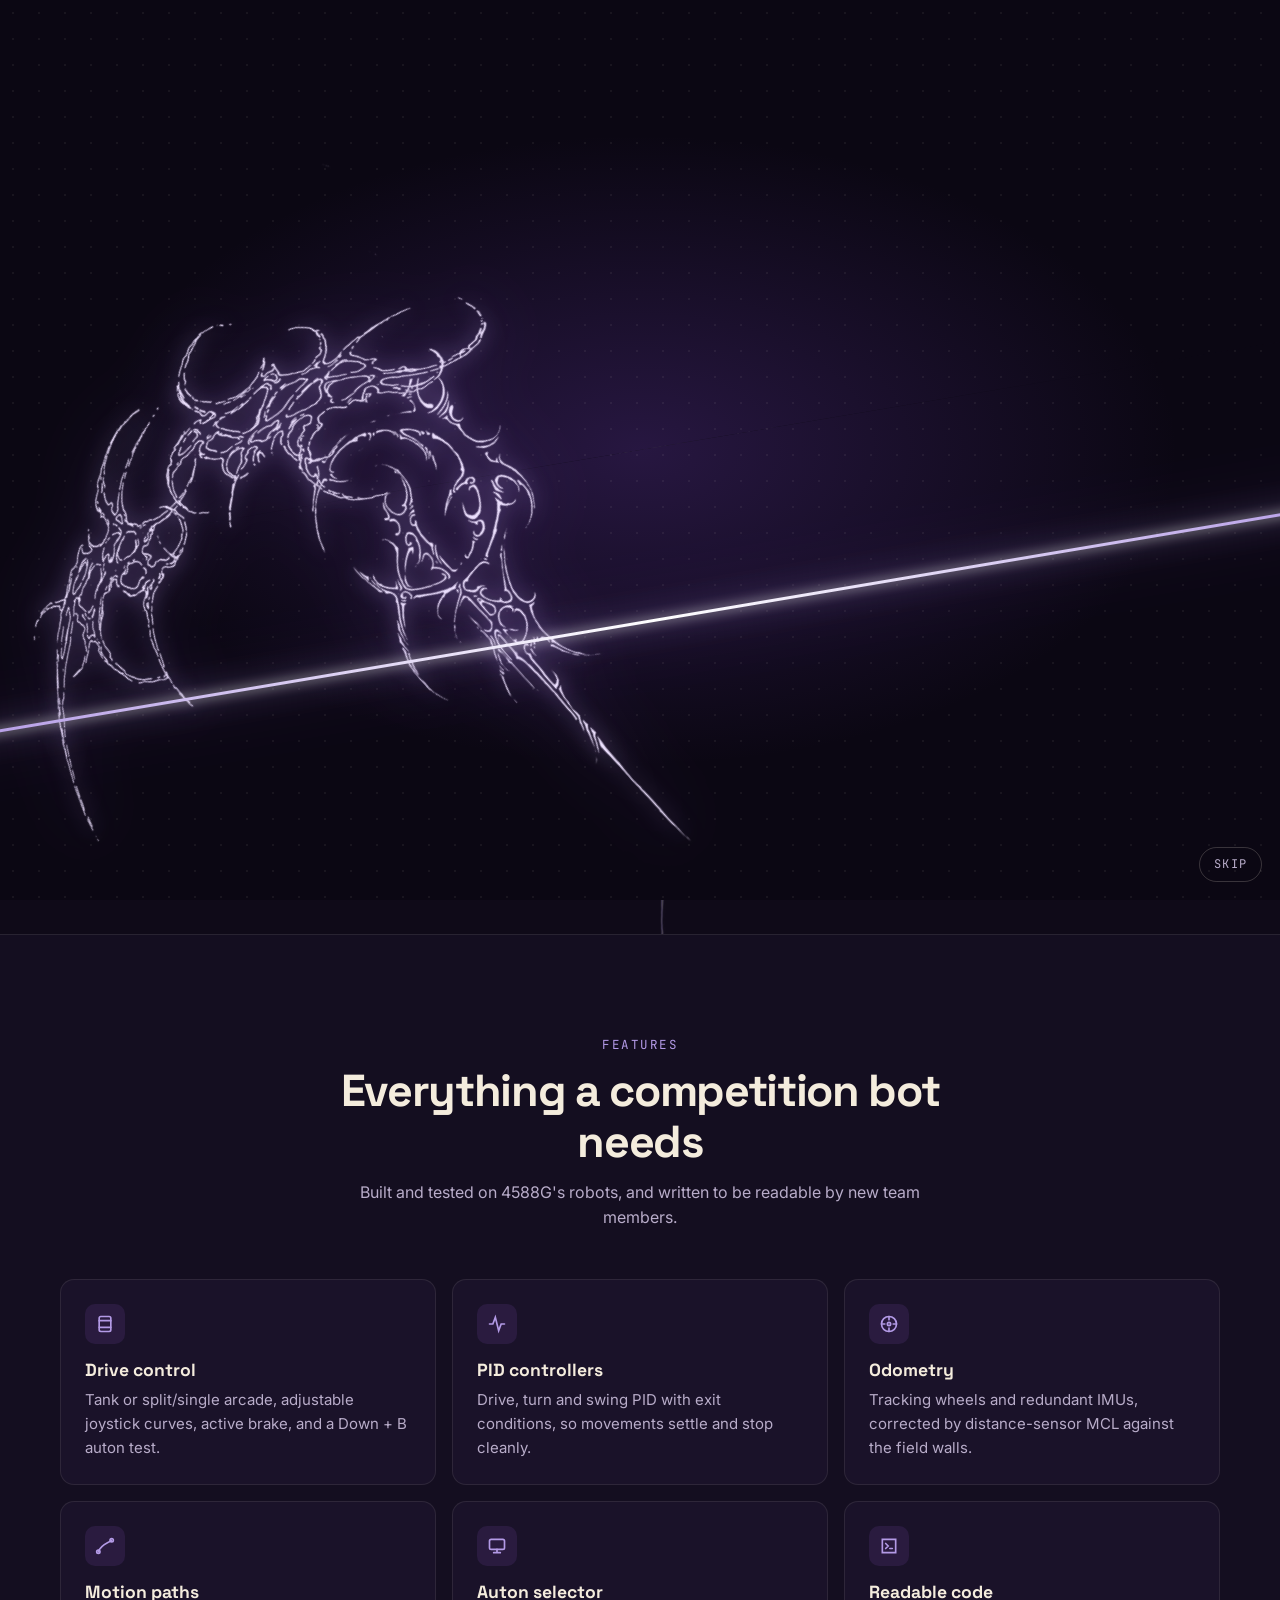
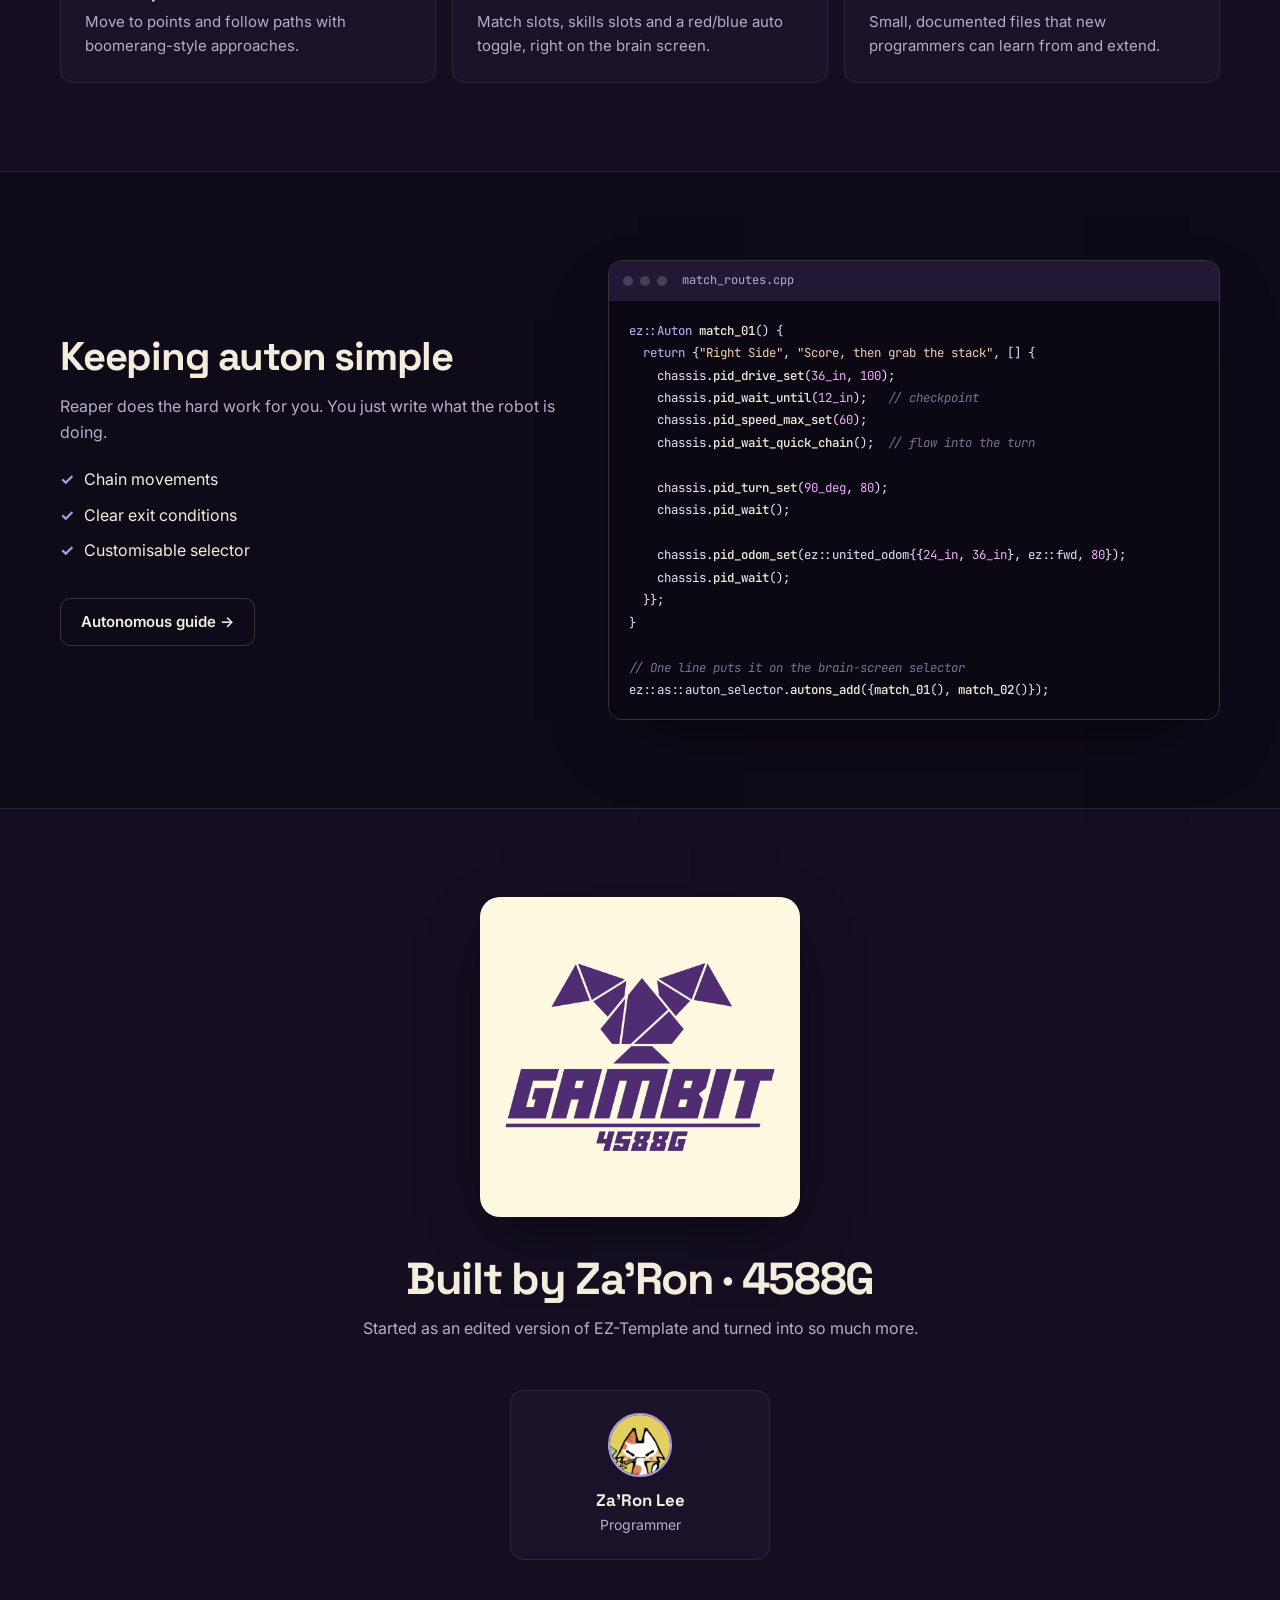
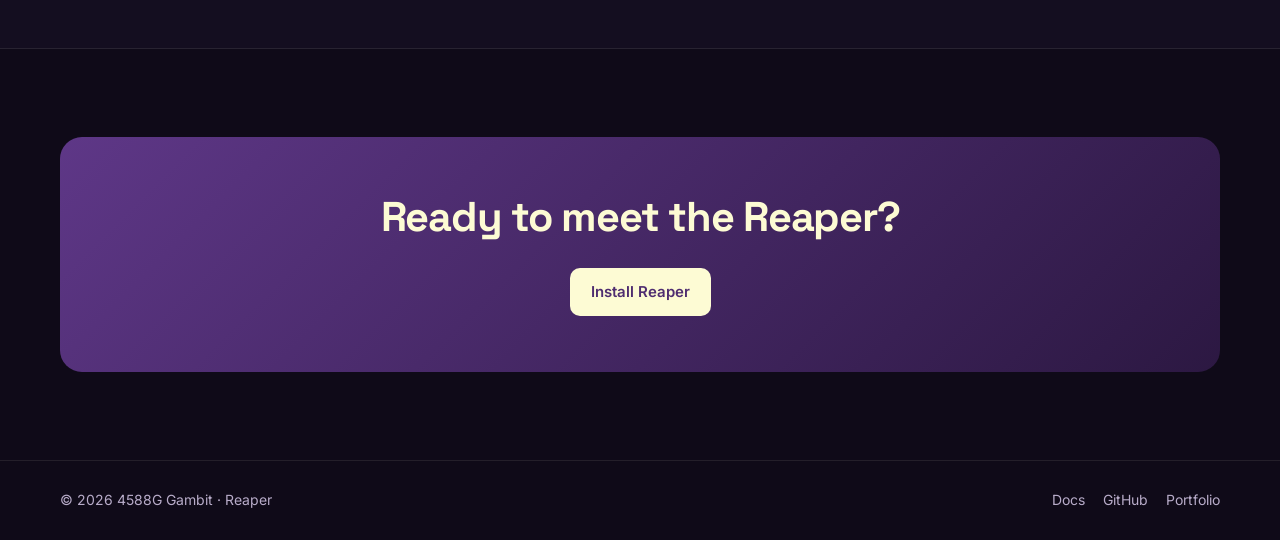
==== index.html @ 6ac1a781 "Initial site for reaperlib.com Static site built from the Reaper_1.0_beta project with tools/build.p" ====
<!doctype html>
<html lang="en" data-theme="dark">
<head>
  <meta charset="utf-8">
  <meta name="viewport" content="width=device-width, initial-scale=1">
  <title>Reaper · 4588G Gambit</title>
  <meta name="description" content="Reaper: a VEX V5 template with MCL, odometry, autonomous selection and custom driver controls. Built by Za'Ron Lee of 4588G Gambit.">
  <meta name="theme-color" content="#0f0a18">
  <link rel="icon" href="assets/img/reaper-logo.webp" type="image/webp">
  <script>try{var t=localStorage.getItem('reaper-theme');if(t)document.documentElement.setAttribute('data-theme',t);if(!localStorage.getItem('reaper-intro-seen')||/[?&]intro/.test(location.search))document.documentElement.classList.add('r-intro-pending');}catch(e){}</script>
  <link rel="preconnect" href="https://fonts.googleapis.com">
  <link rel="preconnect" href="https://fonts.gstatic.com" crossorigin>
  <link href="https://fonts.googleapis.com/css2?family=Space+Grotesk:wght@500;700&family=Inter:wght@400;500;600&family=JetBrains+Mono:wght@400;500&display=swap" rel="stylesheet">
  <link rel="stylesheet" href="assets/css/base.css">
  <link rel="stylesheet" href="reaper.css">
</head>
<body>
  <a class="skip-link" href="#main">Skip to content</a>

  <header class="r-header">
    <div class="container r-nav">
      <a class="r-brand" href="./">
        <img src="assets/img/reaper-logo.webp" alt="">
        Reaper <small>v1.0 beta</small>
      </a>
      <nav class="r-links" id="r-links" aria-label="Reaper">
        <a href="#features">Features</a>
        <a href="docs/">Docs</a>
        <a href="#team">4588G Gambit</a>
      </nav>
      <div class="r-actions">
        <a class="icon-btn" href="https://zaronworks.com/" title="Back to Za'Ron's portfolio" aria-label="Back to Za'Ron's portfolio">
          <svg viewBox="0 0 24 24" fill="none" stroke="currentColor" stroke-width="2" stroke-linecap="round" stroke-linejoin="round"><path d="M3 10.5 12 3l9 7.5V21h-6v-6H9v6H3z"/></svg>
        </a>
        <button class="icon-btn theme-toggle" type="button" data-theme-toggle aria-label="Toggle light and dark mode">
          <svg class="moon" viewBox="0 0 24 24" fill="none" stroke="currentColor" stroke-width="2" stroke-linecap="round"><path d="M21 12.8A9 9 0 1 1 11.2 3a7 7 0 0 0 9.8 9.8z"/></svg>
          <svg class="sun" viewBox="0 0 24 24" fill="none" stroke="currentColor" stroke-width="2" stroke-linecap="round"><circle cx="12" cy="12" r="4"/><path d="M12 2v2M12 20v2M4.9 4.9l1.4 1.4M17.7 17.7l1.4 1.4M2 12h2M20 12h2M4.9 19.1l1.4-1.4M17.7 6.3l1.4-1.4"/></svg>
        </button>
        <button class="icon-btn r-menu-btn" type="button" data-toggle="r-links" aria-expanded="false" aria-label="Menu">
          <svg viewBox="0 0 24 24" fill="none" stroke="currentColor" stroke-width="2" stroke-linecap="round"><path d="M4 7h16M4 12h16M4 17h16"/></svg>
        </button>
      </div>
    </div>
  </header>

  <main id="main">
    <!-- ============ HERO ============ -->
    <section class="r-hero">
      <img class="hero-scythe" src="assets/img/reaper-scythe.webp" alt="" aria-hidden="true">
      <div class="container">
        <img class="hero-crest" src="assets/img/reaper-logo.webp" alt="Reaper crest logo" width="300" height="300">
        <p class="r-pill"><b>New</b> Reaper 1.0 beta is out · <a href="docs/">Read the docs →</a></p>
        <h1>REAPER</h1>
        <p class="tagline">
          Reaper is a VEX V5 template that includes MCL, odometry, autonomous selection and custom
          driver controls. Built on <a class="ez-link" href="https://ez-robotics.github.io/EZ-Template/" target="_blank" rel="noopener">EZ-Template</a>.
          Huge shout-out to the EZ team.
        </p>
        <div class="r-hero-cta">
          <a class="r-btn r-btn-primary" href="docs/#installation">Get started</a>
        </div>
      </div>
    </section>

    <!-- ============ FEATURES ============ -->
    <section class="r-section r-section-alt" id="features">
      <div class="container">
        <div class="r-head reveal">
          <p class="kicker">Features</p>
          <h2>Everything a competition bot needs</h2>
          <p>Built and tested on 4588G's robots, and written to be readable by new team members.</p>
        </div>
        <div class="features">
          <article class="feature reveal">
            <div class="feature-icon"><svg viewBox="0 0 24 24" fill="none" stroke="currentColor" stroke-width="2" stroke-linecap="round"><rect x="5" y="3" width="14" height="18" rx="2"/><path d="M5 8h14M5 16h14"/></svg></div>
            <h3>Drive control</h3>
            <p>Tank or split/single arcade, adjustable joystick curves, active brake, and a Down + B auton test.</p>
          </article>
          <article class="feature reveal">
            <div class="feature-icon"><svg viewBox="0 0 24 24" fill="none" stroke="currentColor" stroke-width="2" stroke-linecap="round"><path d="M3 12h4l3-8 4 16 3-8h4"/></svg></div>
            <h3>PID controllers</h3>
            <p>Drive, turn and swing PID with exit conditions, so movements settle and stop cleanly.</p>
          </article>
          <article class="feature reveal">
            <div class="feature-icon"><svg viewBox="0 0 24 24" fill="none" stroke="currentColor" stroke-width="2" stroke-linecap="round"><circle cx="12" cy="12" r="9"/><path d="M12 3v4M12 17v4M3 12h4M17 12h4"/><circle cx="12" cy="12" r="2"/></svg></div>
            <h3>Odometry</h3>
            <p>Tracking wheels and redundant IMUs, corrected by distance-sensor MCL against the field walls.</p>
          </article>
          <article class="feature reveal">
            <div class="feature-icon"><svg viewBox="0 0 24 24" fill="none" stroke="currentColor" stroke-width="2" stroke-linecap="round"><path d="M4 19c4-10 12-10 16-14"/><circle cx="4" cy="19" r="2"/><circle cx="20" cy="5" r="2"/></svg></div>
            <h3>Motion paths</h3>
            <p>Move to points and follow paths with boomerang-style approaches.</p>
          </article>
          <article class="feature reveal">
            <div class="feature-icon"><svg viewBox="0 0 24 24" fill="none" stroke="currentColor" stroke-width="2" stroke-linecap="round"><rect x="3" y="4" width="18" height="12" rx="2"/><path d="M8 20h8M12 16v4"/></svg></div>
            <h3>Auton selector</h3>
            <p>Match slots, skills slots and a red/blue auto toggle, right on the brain screen.</p>
          </article>
          <article class="feature reveal">
            <div class="feature-icon"><svg viewBox="0 0 24 24" fill="none" stroke="currentColor" stroke-width="2" stroke-linecap="round"><path d="M4 4h16v16H4z"/><path d="M8 9l3 3-3 3M13 15h3"/></svg></div>
            <h3>Readable code</h3>
            <p>Small, documented files that new programmers can learn from and extend.</p>
          </article>
        </div>
      </div>
    </section>

    <!-- ============ AUTON ============ -->
    <section class="r-section">
      <div class="container showcase">
        <div class="reveal">
          <h2>Keeping auton simple</h2>
          <p>Reaper does the hard work for you. You just write what the robot is doing.</p>
          <ul class="check-list">
            <li>Chain movements</li>
            <li>Clear exit conditions</li>
            <li>Customisable selector</li>
          </ul>
          <div class="r-hero-cta" style="justify-content:flex-start">
            <a class="r-btn r-btn-ghost" href="docs/#autonomous">Autonomous guide →</a>
          </div>
        </div>
        <div class="code-window reveal">
          <div class="code-window-bar"><i></i><i></i><i></i><span>match_routes.cpp</span></div>
<pre data-copy><code><span class="tok-kw">ez::Auton</span> <span class="tok-fn">match_01</span>() {
  <span class="tok-kw">return</span> {<span class="tok-str">"Right Side"</span>, <span class="tok-str">"Score, then grab the stack"</span>, [] {
    chassis.<span class="tok-fn">pid_drive_set</span>(<span class="tok-num">36_in</span>, <span class="tok-num">100</span>);
    chassis.<span class="tok-fn">pid_wait_until</span>(<span class="tok-num">12_in</span>);   <span class="tok-com">// checkpoint</span>
    chassis.<span class="tok-fn">pid_speed_max_set</span>(<span class="tok-num">60</span>);
    chassis.<span class="tok-fn">pid_wait_quick_chain</span>();  <span class="tok-com">// flow into the turn</span>

    chassis.<span class="tok-fn">pid_turn_set</span>(<span class="tok-num">90_deg</span>, <span class="tok-num">80</span>);
    chassis.<span class="tok-fn">pid_wait</span>();

    chassis.<span class="tok-fn">pid_odom_set</span>(ez::united_odom{{<span class="tok-num">24_in</span>, <span class="tok-num">36_in</span>}, ez::fwd, <span class="tok-num">80</span>});
    chassis.<span class="tok-fn">pid_wait</span>();
  }};
}

<span class="tok-com">// One line puts it on the brain-screen selector</span>
ez::as::auton_selector.<span class="tok-fn">autons_add</span>({<span class="tok-fn">match_01</span>(), <span class="tok-fn">match_02</span>()});</code></pre>
        </div>
      </div>
    </section>

    <!-- ============ BUILT BY ============ -->
    <section class="r-section r-section-alt" id="team">
      <div class="container">
        <div class="r-head reveal">
          <a class="team-logo-link" href="https://zaronworks.com/projects/4588g/" aria-label="4588G Gambit team page"><img class="team-logo" src="assets/img/gambit-4588g.webp" alt="4588G Gambit logo"></a>
          <h2>Built by Za'Ron · 4588G</h2>
          <p>Started as an edited version of EZ-Template and turned into so much more.</p>
        </div>
        <div class="team team-solo">
          <a class="member reveal" href="https://zaronworks.com/projects/4588g/" aria-label="Za'Ron Lee, 4588G Gambit team page">
            <img class="avatar avatar-img" src="assets/img/zaron-avatar.png" alt="">
            <h3>Za'Ron Lee</h3>
            <p>Programmer</p>
          </a>
        </div>
      </div>
    </section>

    <!-- ============ CTA ============ -->
    <section class="r-section">
      <div class="container">
        <div class="cta-band reveal">
          <h2>Ready to meet the Reaper?</h2>
          <div class="r-hero-cta">
            <a class="r-btn r-btn-primary" href="docs/#installation">Install Reaper</a>
          </div>
        </div>
      </div>
    </section>
  </main>

  <footer class="r-footer">
    <div class="container">
      <p>© <span data-year></span> 4588G Gambit · Reaper</p>
      <nav><a href="docs/">Docs</a><a href="https://github.com/" target="_blank" rel="noopener">GitHub</a><a href="https://zaronworks.com/">Portfolio</a></nav>
    </div>
  </footer>

  <!-- Draws the Gambit logo as pure purple on a transparent background -->
  <svg width="0" height="0" style="position:absolute" aria-hidden="true" focusable="false"><filter id="gambit-ink" color-interpolation-filters="sRGB"><feColorMatrix type="matrix" values="0 0 0 0 0.31  0 0 0 0 0.176  0 0 0 0 0.439  -0.2976 -1.0013 -0.1011 1.3 0"/></filter></svg>
  <script src="intro.js" data-scythe="assets/img/reaper-scythe.webp"></script>
  <script src="assets/js/common.js"></script>
  <script src="reaper.js"></script>
</body>
</html>
---- assets/css/base.css ----
/* =========================================================
   base.css — shared reset + utilities for every section.
   Each section (portfolio / reaper) defines its own color
   tokens; this file only uses the token NAMES.
   ========================================================= */

*,
*::before,
*::after { box-sizing: border-box; }

html { scroll-behavior: smooth; -webkit-text-size-adjust: 100%; }
@media (prefers-reduced-motion: reduce) {
  html { scroll-behavior: auto; }
  *, *::before, *::after { animation: none !important; transition: none !important; }
}

body {
  margin: 0;
  background: var(--bg);
  color: var(--text);
  font-family: var(--font-body);
  font-size: 16px;
  line-height: 1.6;
  -webkit-font-smoothing: antialiased;
  overflow-x: hidden;
}

img, svg, video { display: block; max-width: 100%; }
a { color: inherit; text-decoration: none; }
button { font: inherit; color: inherit; cursor: pointer; }
h1, h2, h3, h4 { margin: 0; line-height: 1.15; font-family: var(--font-display); }
p { margin: 0; }
ul { margin: 0; padding: 0; list-style: none; }
code, pre, kbd { font-family: var(--font-mono); }

::selection { background: var(--accent); color: var(--bg); }

:focus-visible { outline: 2px solid var(--accent); outline-offset: 3px; border-radius: 4px; }

.container { width: min(1160px, 100% - 32px); margin-inline: auto; }

.skip-link {
  position: absolute; left: 16px; top: -60px; z-index: 999;
  background: var(--accent); color: var(--bg);
  padding: 8px 14px; border-radius: 8px; font-weight: 600;
}
.skip-link:focus { top: 12px; }

.visually-hidden {
  position: absolute !important; width: 1px; height: 1px;
  overflow: hidden; clip: rect(0 0 0 0); white-space: nowrap;
}

/* Scroll-reveal (toggled by JS; content is visible without JS) */
.js .reveal { opacity: 0; transform: translateY(18px); transition: opacity .7s ease, transform .7s ease; }
.js .reveal.is-visible { opacity: 1; transform: none; }
---- reaper.css ----
/* =========================================================
   reaper.css — Reaper / Team 4588G theme: purple · cream
   Dark by default, with a cream light mode (toggle in nav).
   ========================================================= */
:root {
  --bg: #0f0a18;
  --bg-2: #140e20;
  --surface: #1a1229;
  --surface-2: #221836;
  --line: rgba(244, 236, 221, 0.09);
  --line-strong: rgba(244, 236, 221, 0.18);
  --text: #f4ecdd;          /* cream */
  --muted: #b8acc9;
  --accent: #b39ae6;        /* light Gambit purple (readable on dark) */
  --accent-strong: #7a4fb5;
  --accent-deep: #4f2d70;   /* official Gambit purple */
  --accent-soft: rgba(122, 79, 181, 0.16);
  --code-bg: #0b0713;
  --tok-kw: #c4b5fd; --tok-fn: #f4ecdd; --tok-str: #f5d0a9; --tok-num: #f0abfc; --tok-com: #7c6f93;

  --radius: 14px;
  --font-display: 'Space Grotesk', system-ui, sans-serif;
  --font-body: 'Inter', system-ui, -apple-system, Segoe UI, sans-serif;
  --font-mono: 'JetBrains Mono', ui-monospace, Consolas, monospace;
  color-scheme: dark;
}
:root[data-theme="light"] {
  --bg: #fdfbd4;            /* cream */
  --bg-2: #f5f2c4;
  --surface: #fffeec;
  --surface-2: #efebbd;
  --line: rgba(30, 21, 48, 0.10);
  --line-strong: rgba(30, 21, 48, 0.20);
  --text: #2a1840;
  --muted: #5d5170;
  --accent: #4f2d70;
  --accent-strong: #5e3787;
  --accent-deep: #4f2d70;
  --accent-soft: rgba(79, 45, 112, 0.10);
  --code-bg: #1a1229;
  color-scheme: light;
}

/* ---------- Header ---------- */
.r-header {
  position: sticky; top: 0; z-index: 50;
  background: color-mix(in srgb, var(--bg) 85%, transparent);
  backdrop-filter: blur(12px); -webkit-backdrop-filter: blur(12px);
  border-bottom: 1px solid var(--line);
}
.r-nav { display: flex; align-items: center; gap: 28px; height: 64px; }
.r-brand { display: flex; align-items: center; gap: 10px; font-family: var(--font-display); font-weight: 700; font-size: 20px; letter-spacing: -0.02em; }
.r-brand img { width: 32px; height: 32px; border-radius: 9px; object-fit: cover; }
.r-brand small { font-family: var(--font-mono); font-size: 11px; font-weight: 500; color: var(--accent); padding: 2px 7px; border: 1px solid var(--accent-soft); background: var(--accent-soft); border-radius: 6px; letter-spacing: 0; }
.r-links { display: flex; align-items: center; gap: 24px; font-size: 15px; color: var(--muted); }
.r-links a:hover, .r-links a.is-active { color: var(--text); }
.r-actions { margin-left: auto; display: flex; align-items: center; gap: 8px; }
.icon-btn {
  display: grid; place-items: center; width: 38px; height: 38px; border-radius: 10px;
  background: transparent; border: 1px solid var(--line-strong); color: var(--text);
  transition: border-color .2s, background .2s;
}
.icon-btn:hover { border-color: var(--accent); background: var(--accent-soft); }
.icon-btn svg { width: 18px; height: 18px; }
.theme-toggle .sun { display: none; }
:root[data-theme="light"] .theme-toggle .sun { display: block; }
:root[data-theme="light"] .theme-toggle .moon { display: none; }
.r-menu-btn { display: none; }

@media (max-width: 760px) {
  .r-menu-btn { display: grid; }
  .r-links {
    position: absolute; top: 64px; left: 0; right: 0; flex-direction: column; align-items: flex-start; gap: 0;
    padding: 12px 16px; background: var(--bg-2); border-bottom: 1px solid var(--line);
    display: none;
  }
  .r-links.is-open { display: flex; }
  .r-links a { padding: 10px 0; width: 100%; }
}

/* ---------- Buttons ---------- */
.r-btn {
  display: inline-flex; align-items: center; gap: 8px; padding: 11px 20px; border-radius: 10px;
  font-weight: 600; font-size: 15px; border: 1px solid transparent; transition: transform .2s, background .2s, border-color .2s;
}
.r-btn:hover { transform: translateY(-2px); }
.r-btn-primary { background: var(--accent-strong); color: #fff; box-shadow: 0 10px 30px -10px var(--accent-strong); }
.r-btn-primary:hover { background: var(--accent-deep); }
.r-btn-ghost { border-color: var(--line-strong); color: var(--text); }
.r-btn-ghost:hover { border-color: var(--accent); }

/* ---------- Code blocks ---------- */
pre {
  position: relative; margin: 0; padding: 18px 20px; overflow-x: auto;
  background: var(--code-bg); color: #e9e1f5; border: 1px solid var(--line);
  border-radius: 12px; font-size: 13.5px; line-height: 1.65;
}
:root[data-theme="light"] pre { border-color: transparent; }
code { font-size: .92em; }
:not(pre) > code { padding: 2px 6px; border-radius: 6px; background: var(--accent-soft); color: var(--accent); }
.tok-kw { color: var(--tok-kw); } .tok-fn { color: var(--tok-fn); font-weight: 500; }
.tok-str { color: var(--tok-str); } .tok-num { color: var(--tok-num); } .tok-com { color: var(--tok-com); font-style: italic; }
.copy-btn {
  position: absolute; top: 10px; right: 10px; padding: 4px 10px; border-radius: 6px; font-size: 12px;
  font-family: var(--font-mono); background: rgba(244,236,221,.08); color: #e9e1f5; border: 1px solid rgba(244,236,221,.15);
  opacity: 0; transition: opacity .2s;
}
pre:hover .copy-btn, .copy-btn:focus-visible { opacity: 1; }
@media (hover: none) { .copy-btn { opacity: 1; } }

/* ---------- Landing: hero ---------- */
.r-hero { position: relative; padding: 96px 0 80px; text-align: center; overflow: hidden; }
.r-hero::before {
  content: ''; position: absolute; inset: -40% -10% auto; height: 120%;
  background: radial-gradient(ellipse 50% 45% at 50% 30%, var(--accent-soft), transparent 70%);
  pointer-events: none;
}
.r-hero::after {
  content: ''; position: absolute; inset: 0; pointer-events: none;
  background-image: radial-gradient(var(--line-strong) 1px, transparent 1px);
  background-size: 26px 26px;
  mask-image: radial-gradient(ellipse 60% 50% at 50% 35%, #000, transparent 75%);
  -webkit-mask-image: radial-gradient(ellipse 60% 50% at 50% 35%, #000, transparent 75%);
}
:root:not([data-theme="light"]) .r-hero::after { display: none; }
.r-hero .container { position: relative; z-index: 1; }
.r-pill {
  display: inline-flex; gap: 8px; align-items: center; padding: 6px 14px; border-radius: 999px;
  border: 1px solid var(--line-strong); font-size: 13px; color: var(--muted); margin-bottom: 26px; background: var(--surface);
}
.r-pill b { color: var(--accent); font-weight: 600; }
.r-hero h1 {
  font-size: clamp(3.4rem, 12vw, 8rem); font-weight: 700; letter-spacing: -0.05em; line-height: .95;
  background: linear-gradient(180deg, var(--text) 30%, var(--accent));
  -webkit-background-clip: text; background-clip: text; color: transparent;
}
.r-hero .tagline { margin: 22px auto 0; max-width: 58ch; font-size: 1.15rem; color: var(--muted); }
.r-hero-cta { margin-top: 34px; display: flex; flex-wrap: wrap; justify-content: center; gap: 12px; }
.install { margin: 40px auto 0; max-width: 520px; text-align: left; }
.install pre::before { content: '$ '; color: var(--accent); }

.hero-crest {
  width: min(300px, 62vw); margin: 0 auto 18px;
  -webkit-mask-image: radial-gradient(circle, #000 52%, transparent 70%);
  mask-image: radial-gradient(circle, #000 52%, transparent 70%);
  filter: drop-shadow(0 0 50px rgba(122, 79, 181, .4));
  animation: crest-in 1.2s cubic-bezier(.2,.7,.2,1) both;
}
@keyframes crest-in { from { opacity: 0; transform: scale(.92); } }
.hero-scythe {
  position: absolute; z-index: 0; left: 50%; top: 4%; width: min(1300px, 140%); transform: translateX(-50%);
  pointer-events: none; opacity: .22; filter: invert(1) sepia(.4) hue-rotate(215deg) saturate(2.5); mix-blend-mode: screen;
}
:root[data-theme="light"] .hero-scythe { filter: sepia(.5) hue-rotate(220deg) saturate(2); mix-blend-mode: multiply; opacity: .18; }

.team-logo { width: min(320px, 70%); margin: 0 auto 36px; border-radius: 20px; }
:root:not([data-theme="light"]) .team-logo { box-shadow: 0 20px 60px -20px rgba(0,0,0,.6); }
:root[data-theme="light"] .team-logo { filter: url(#gambit-ink); }
:root[data-theme="light"] .team-logo-link:hover { box-shadow: none; }

/* ---------- Landing: sections ---------- */
.r-section { padding: 88px 0; }
.r-section-alt { background: var(--bg-2); border-block: 1px solid var(--line); }
.r-head { text-align: center; max-width: 620px; margin: 0 auto 48px; }
.r-head .kicker { font-family: var(--font-mono); font-size: 12.5px; color: var(--accent); letter-spacing: .12em; text-transform: uppercase; }
.r-head h2 { margin-top: 10px; font-size: clamp(1.9rem, 4vw, 2.8rem); letter-spacing: -0.03em; }
.r-head p { margin-top: 12px; color: var(--muted); }

.features { display: grid; grid-template-columns: repeat(3, 1fr); gap: 16px; }
.feature {
  padding: 24px; border-radius: var(--radius); background: var(--surface); border: 1px solid var(--line);
  transition: border-color .25s, transform .25s;
}
.feature:hover { border-color: var(--accent); transform: translateY(-3px); }
.feature-icon {
  width: 40px; height: 40px; border-radius: 10px; display: grid; place-items: center;
  background: var(--accent-soft); color: var(--accent); margin-bottom: 16px;
}
.feature-icon svg { width: 20px; height: 20px; }
.feature h3 { font-size: 1.1rem; }
.feature p { margin-top: 8px; color: var(--muted); font-size: 15px; }
@media (max-width: 900px) { .features { grid-template-columns: repeat(2, 1fr); } }
@media (max-width: 560px) { .features { grid-template-columns: 1fr; } }

.showcase { display: grid; grid-template-columns: .9fr 1.1fr; gap: 48px; align-items: center; }
.showcase h2 { font-size: clamp(1.8rem, 3.6vw, 2.5rem); letter-spacing: -0.03em; }
.showcase p { margin-top: 14px; color: var(--muted); }
.check-list { margin-top: 22px; display: grid; gap: 10px; }
.check-list li { display: flex; gap: 10px; align-items: flex-start; }
.check-list li::before { content: '✓'; color: var(--accent); font-weight: 700; }
.code-window { border-radius: 14px; overflow: hidden; border: 1px solid var(--line-strong); box-shadow: 0 30px 70px -30px rgba(0,0,0,.6); }
.code-window-bar { display: flex; align-items: center; gap: 7px; padding: 10px 14px; background: var(--surface-2); font-family: var(--font-mono); font-size: 12px; color: var(--muted); }
.code-window-bar i { width: 10px; height: 10px; border-radius: 50%; background: var(--line-strong); }
.code-window-bar span { margin-left: 8px; }
.code-window pre { border: 0; border-radius: 0; }
@media (max-width: 880px) { .showcase { grid-template-columns: 1fr; } }

.team { display: grid; grid-template-columns: repeat(4, 1fr); gap: 16px; }
.member { padding: 22px; border-radius: var(--radius); background: var(--surface); border: 1px solid var(--line); text-align: center; }
.avatar {
  width: 64px; height: 64px; margin: 0 auto 14px; border-radius: 50%; display: grid; place-items: center;
  background: linear-gradient(135deg, var(--accent-strong), var(--accent-deep)); color: #f4ecdd;
  font-family: var(--font-display); font-weight: 700; font-size: 20px;
}
.member h3 { font-size: 1.05rem; }
.member p { color: var(--muted); font-size: 14px; margin-top: 4px; }
@media (max-width: 820px) { .team { grid-template-columns: repeat(2, 1fr); } }

.cta-band {
  text-align: center; padding: 56px 24px; border-radius: 22px;
  background: linear-gradient(135deg, #5e3787, #2c1842); color: #fdfbd4;
}
.cta-band h2 { font-size: clamp(1.8rem, 4vw, 2.6rem); letter-spacing: -0.03em; }
.cta-band p { margin-top: 10px; opacity: .8; }
.cta-band .r-hero-cta { margin-top: 26px; }
.cta-band .r-btn-primary { background: #fdfbd4; color: #4f2d70; box-shadow: none; }
.cta-band .r-btn-ghost { border-color: rgba(244,236,221,.35); color: #f4ecdd; }

.r-footer { border-top: 1px solid var(--line); padding: 28px 0; color: var(--muted); font-size: 14px; }
.r-footer .container { display: flex; flex-wrap: wrap; justify-content: space-between; gap: 12px; }
.r-footer nav { display: flex; gap: 18px; }
.r-footer a:hover { color: var(--accent); }

/* =========================================================
   DOCS LAYOUT
   ========================================================= */
.docs { display: grid; grid-template-columns: 260px minmax(0, 1fr) 200px; gap: 40px; width: min(1360px, 100% - 32px); margin-inline: auto; }
.docs-sidebar {
  position: sticky; top: 64px; height: calc(100vh - 64px); overflow-y: auto;
  padding: 24px 8px 40px 0; border-right: 1px solid var(--line);
}
.docs-search { position: relative; margin: 0 12px 18px 0; }
.docs-search input {
  width: 100%; padding: 9px 12px 9px 34px; border-radius: 10px; font: inherit; font-size: 14px;
  background: var(--surface); border: 1px solid var(--line-strong); color: var(--text);
}
.docs-search input:focus { outline: none; border-color: var(--accent); }
.docs-search svg { position: absolute; left: 11px; top: 50%; transform: translateY(-50%); width: 15px; height: 15px; color: var(--muted); }
.docs-search kbd { position: absolute; right: 9px; top: 50%; transform: translateY(-50%); font-size: 11px; padding: 1px 6px; border-radius: 5px; border: 1px solid var(--line-strong); color: var(--muted); }
.nav-group + .nav-group { margin-top: 22px; }
.nav-group h4 { font-family: var(--font-mono); font-size: 11.5px; letter-spacing: .1em; text-transform: uppercase; color: var(--muted); font-weight: 500; margin: 0 0 8px 10px; }
.nav-group a {
  display: block; padding: 6px 10px; margin-right: 12px; border-radius: 8px; font-size: 14.5px; color: var(--muted);
  border-left: 2px solid transparent;
}
.nav-group a:hover { color: var(--text); background: var(--accent-soft); }
.nav-group a.is-active { color: var(--accent); background: var(--accent-soft); border-left-color: var(--accent); font-weight: 500; }
.nav-group a.is-filtered, .nav-group.is-empty { display: none; }
.docs-empty { display: none; padding: 0 10px; font-size: 14px; color: var(--muted); }
.docs-sidebar.no-results .docs-empty { display: block; }

.docs-main { padding: 40px 0 120px; min-width: 0; }
.breadcrumbs { font-size: 13px; color: var(--muted); margin-bottom: 14px; font-family: var(--font-mono); }
.breadcrumbs a:hover { color: var(--accent); }
.doc-section { scroll-margin-top: 84px; }
.doc-section + .doc-section { margin-top: 64px; padding-top: 48px; border-top: 1px solid var(--line); }
.docs-main h1 { font-size: clamp(2rem, 4vw, 2.8rem); letter-spacing: -0.03em; }
.docs-main h2 { font-size: 1.7rem; letter-spacing: -0.02em; }
.docs-main h3 { font-size: 1.2rem; margin: 30px 0 10px; scroll-margin-top: 84px; }
.docs-main p { margin-top: 14px; color: var(--muted); max-width: 72ch; }
.docs-main p strong { color: var(--text); }
.docs-main pre { margin-top: 16px; }
.docs-main ul.bullets { list-style: disc; padding-left: 22px; margin-top: 12px; color: var(--muted); }
.docs-main ul.bullets li + li { margin-top: 6px; }
.lead { font-size: 1.12rem; }

.callout { margin-top: 20px; padding: 14px 16px 14px 18px; border-radius: 10px; border: 1px solid var(--line); border-left: 4px solid var(--accent); background: var(--accent-soft); }
.callout p { margin: 0; color: var(--text); font-size: 15px; }
.callout b { display: block; font-size: 12px; font-family: var(--font-mono); letter-spacing: .08em; text-transform: uppercase; color: var(--accent); margin-bottom: 4px; }
.callout.warn { border-left-color: #f5a97f; background: rgba(245,169,127,.10); }
.callout.warn b { color: #f5a97f; }

.steps { counter-reset: step; margin-top: 18px; display: grid; gap: 18px; }
.steps > li { position: relative; padding-left: 44px; }
.steps > li::before {
  counter-increment: step; content: counter(step); position: absolute; left: 0; top: 0;
  width: 28px; height: 28px; border-radius: 50%; display: grid; place-items: center;
  background: var(--accent-soft); color: var(--accent); font-family: var(--font-mono); font-size: 13px; font-weight: 600;
  border: 1px solid var(--accent);
}
.steps > li > strong { display: block; color: var(--text); }
.steps > li p { margin-top: 4px; }

.api-table { width: 100%; margin-top: 18px; border-collapse: collapse; font-size: 14px; display: block; overflow-x: auto; }
.api-table th, .api-table td { text-align: left; padding: 10px 14px; border-bottom: 1px solid var(--line); vertical-align: top; }
.api-table th { font-family: var(--font-mono); font-size: 12px; text-transform: uppercase; letter-spacing: .06em; color: var(--muted); font-weight: 500; }
.api-table td { color: var(--muted); }
.api-table td:first-child { white-space: nowrap; }

.pager { margin-top: 64px; display: grid; grid-template-columns: 1fr 1fr; gap: 14px; }
.pager a { padding: 16px 18px; border-radius: 12px; border: 1px solid var(--line-strong); transition: border-color .2s; }
.pager a:hover { border-color: var(--accent); }
.pager span { display: block; font-size: 12px; color: var(--muted); }
.pager b { color: var(--accent); font-weight: 600; }
.pager .next { text-align: right; grid-column: 2; }

.docs-toc { position: sticky; top: 64px; height: calc(100vh - 64px); padding: 40px 0; font-size: 13.5px; }
.docs-toc h4 { font-family: var(--font-mono); font-size: 11.5px; letter-spacing: .1em; text-transform: uppercase; color: var(--muted); font-weight: 500; margin-bottom: 10px; }
.docs-toc a { display: block; padding: 4px 0 4px 12px; color: var(--muted); border-left: 1px solid var(--line-strong); }
.docs-toc a:hover { color: var(--text); }
.docs-toc a.is-active { color: var(--accent); border-left-color: var(--accent); }

.docs-menu-btn, .docs-scrim { display: none; }

@media (max-width: 1180px) {
  .docs { grid-template-columns: 240px minmax(0, 1fr); }
  .docs-toc { display: none; }
}
@media (max-width: 860px) {
  .docs { grid-template-columns: 1fr; gap: 0; }
  .docs-menu-btn {
    display: inline-flex; align-items: center; gap: 8px; margin-top: 20px; padding: 8px 14px;
    border-radius: 10px; border: 1px solid var(--line-strong); background: var(--surface); font-size: 14px;
  }
  .docs-sidebar {
    position: fixed; z-index: 60; top: 0; left: 0; bottom: 0; height: auto; width: min(300px, 85vw);
    background: var(--bg); padding: 24px 8px 40px 16px; transform: translateX(-100%); transition: transform .25s ease;
    box-shadow: 20px 0 60px rgba(0,0,0,.4);
  }
  .docs-sidebar.is-open { transform: none; }
  .docs-scrim { position: fixed; inset: 0; z-index: 55; background: rgba(0,0,0,.5); display: none; }
  .docs-scrim.is-open { display: block; }
  .docs-main { padding-top: 16px; }
}

/* ---------- Hero link + solo "built by" card ---------- */
.ez-link { color: var(--accent); text-decoration: underline; text-underline-offset: 3px; font-weight: 500; }
.ez-link:hover { color: var(--text); }
.team-solo { grid-template-columns: minmax(0, 260px); justify-content: center; }
a.member { display: block; transition: border-color .25s, transform .25s; }
a.member:hover { border-color: var(--accent); transform: translateY(-3px); }
.cta-band .r-hero-cta { margin-top: 28px; }

/* =========================================================
   FIRST-VISIT INTRO (built by intro.js)
   ========================================================= */
html.r-intro-pending body { overflow: hidden; }
html.r-intro-pending::after { content: ''; position: fixed; inset: 0; z-index: 9998; background: #0b0713; }

.r-intro { position: fixed; inset: 0; z-index: 9999; overflow: hidden; cursor: pointer; }
.ri-half {
  position: absolute; inset: 0; will-change: transform;
  background:
    radial-gradient(ellipse 60% 50% at 50% 50%, rgba(91, 52, 150, .35), transparent 70%),
    #0b0713;
}
.ri-half::after {
  content: ''; position: absolute; inset: 0; opacity: .5;
  background-image: radial-gradient(rgba(244,236,221,.12) 1px, transparent 1px);
  background-size: 26px 26px;
}
.ri-top    { clip-path: polygon(0 0, 100% 0, 100% 38%, 0 62%); }
.ri-bottom { clip-path: polygon(0 62%, 100% 38%, 100% 100%, 0 100%); }

.ri-stage { position: absolute; left: 50%; top: 50%; transform: translate(-50%, -50%); width: min(480px, 82vw); text-align: center; opacity: 0; }
.ri-label { font-family: var(--font-mono); font-size: 12px; letter-spacing: .3em; color: #b8acc9; margin-bottom: 14px; }
.ri-label span { color: #b39ae6; }
/* like the V5 brain's IMU calibration screen: white border, bar fills across */
.ri-frame { position: relative; aspect-ratio: 2 / 1; border: 2px solid #f4ecdd; padding: 6px; box-shadow: 0 0 40px rgba(122,79,181,.25), inset 0 0 0 1px rgba(244,236,221,.25); }
.ri-bar { width: 100%; height: 100%; transform: scaleX(0); transform-origin: left; background: linear-gradient(90deg, #4f2d70, #7a4fb5 70%, #b39ae6); box-shadow: 0 0 24px rgba(179,154,230,.4); }
.ri-pct { margin-top: 12px; font-family: var(--font-mono); font-size: 13px; color: #f4ecdd; }

.ri-scythe {
  position: absolute; left: 50%; top: 50%; height: min(95vh, 130vw); width: auto; max-width: none;
  transform-origin: 54% 96%; opacity: 0; pointer-events: none;
  filter: url(#ri-ink) drop-shadow(0 0 10px rgba(179,154,230,.8)) drop-shadow(0 0 30px rgba(122,79,181,.6));
}
.ri-slash {
  position: absolute; left: 50%; top: 50%; width: 160vmax; height: 3px; opacity: 0;
  transform-origin: right center; border-radius: 3px;
  background: linear-gradient(90deg, transparent, #b39ae6 15%, #fff 50%, #b39ae6 85%, transparent);
  box-shadow: 0 0 12px #fff, 0 0 30px #b39ae6, 0 0 60px #7a4fb5;
}
.ri-flash { position: absolute; inset: 0; background: #e9ddff; opacity: 0; pointer-events: none; }
.ri-skip {
  position: absolute; right: 18px; bottom: 18px; padding: 7px 14px; border-radius: 999px;
  font-family: var(--font-mono); font-size: 12px; letter-spacing: .1em; text-transform: uppercase;
  background: transparent; color: #b8acc9; border: 1px solid rgba(244,236,221,.2);
}
.ri-skip:hover { color: #f4ecdd; border-color: #b39ae6; }

.team-logo-link { display: block; width: min(320px, 70%); margin: 0 auto 36px; border-radius: 20px; transition: transform .25s, box-shadow .25s; }
.team-logo-link .team-logo { width: 100%; margin: 0; }
.team-logo-link:hover { transform: translateY(-4px) rotate(-1deg); box-shadow: 0 24px 60px -24px rgba(122,79,181,.7); }
.avatar-img { object-fit: cover; padding: 0; background: #e3cd5e; border: 2px solid var(--accent); }
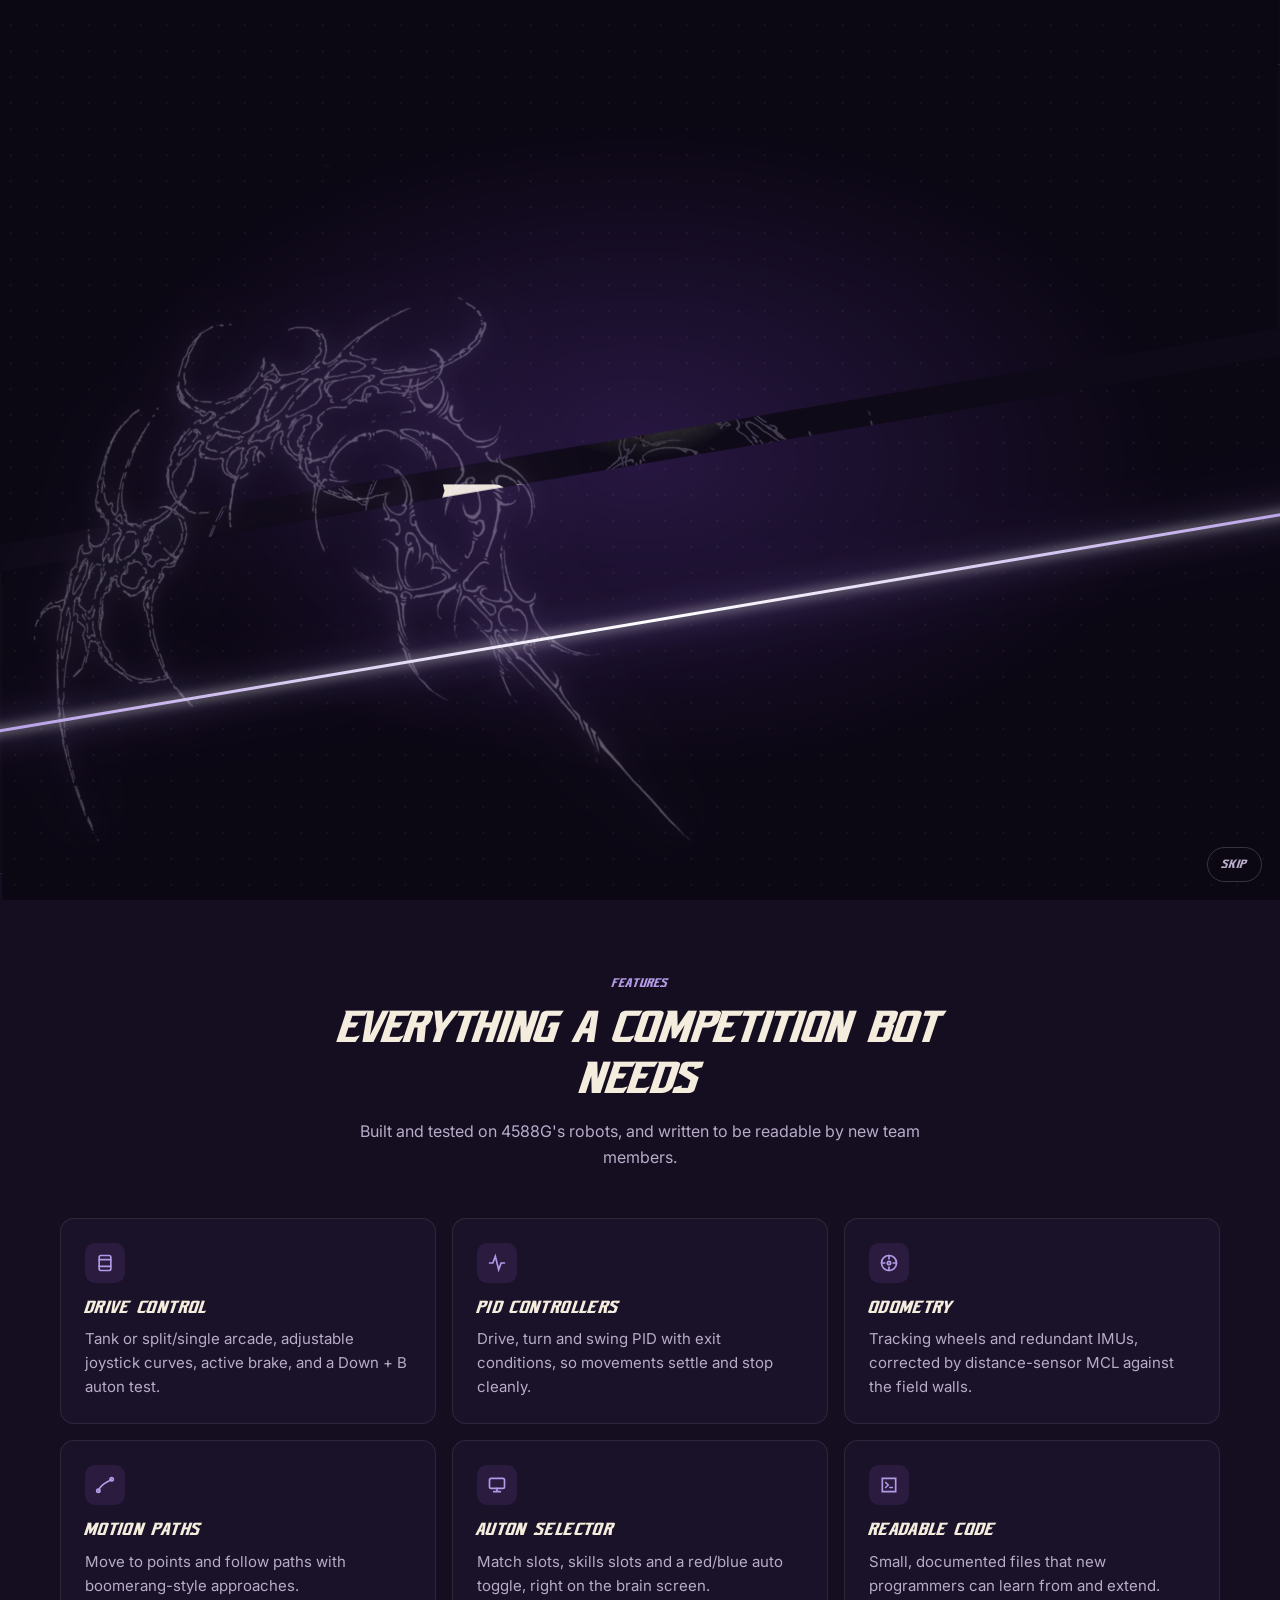
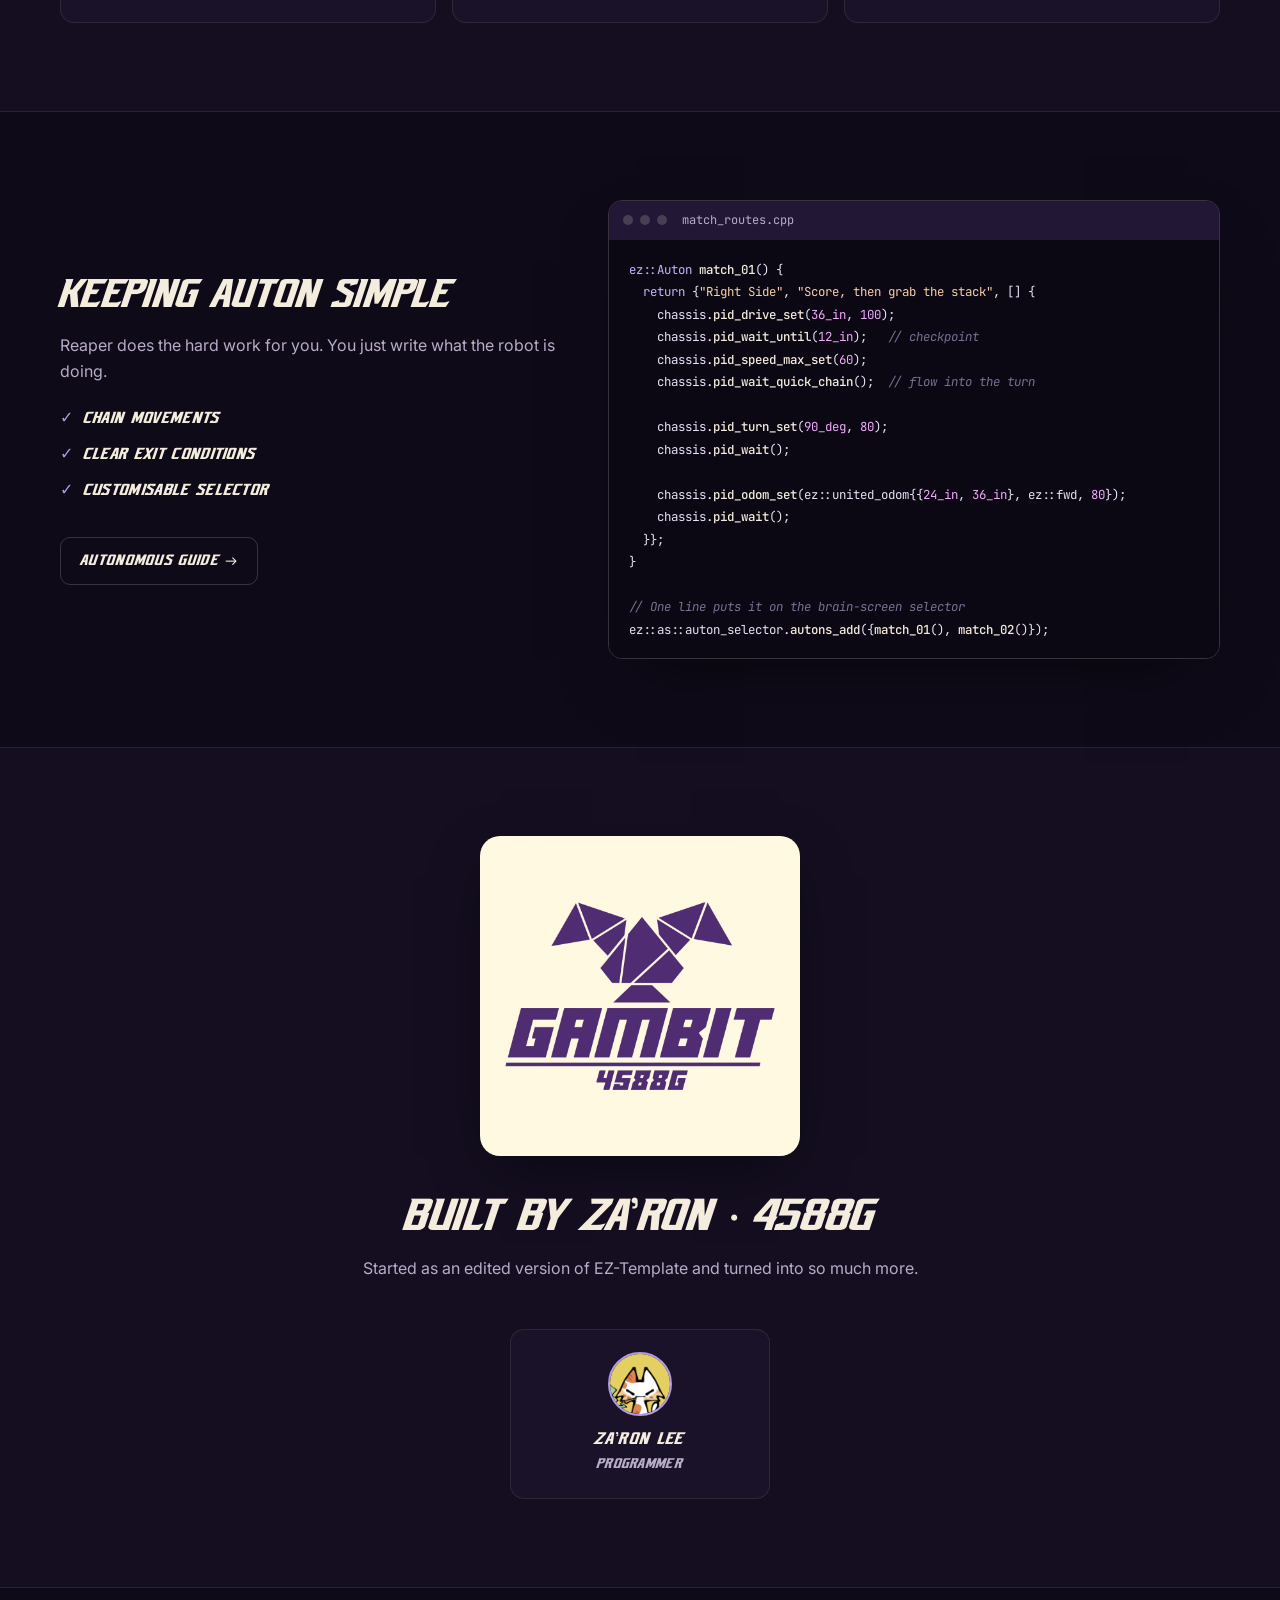
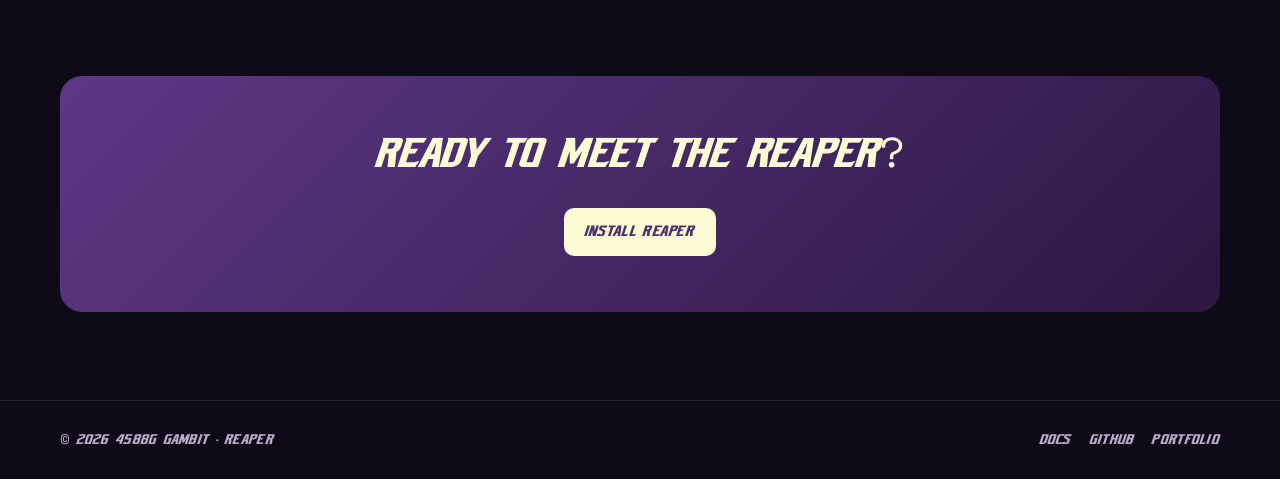
==== commit 0dfb6c76: "Switch titles and labels to AZN Unified; remove Reaper 'New' pill Co-Authored-By: Claude Opus 5.5 <n" ====
--- a/index.html
+++ b/index.html
@@ -49,7 +49,6 @@
       <img class="hero-scythe" src="assets/img/reaper-scythe.webp" alt="" aria-hidden="true">
       <div class="container">
         <img class="hero-crest" src="assets/img/reaper-logo.webp" alt="Reaper crest logo" width="300" height="300">
-        <p class="r-pill"><b>New</b> Reaper 1.0 beta is out · <a href="docs/">Read the docs →</a></p>
         <h1>REAPER</h1>
         <p class="tagline">
           Reaper is a VEX V5 template that includes MCL, odometry, autonomous selection and custom
--- a/assets/css/base.css
+++ b/assets/css/base.css
@@ -3,6 +3,18 @@
    Each section (portfolio / reaper) defines its own color
    tokens; this file only uses the token NAMES.
    ========================================================= */
+
+/* AZN Unified (AthayaDZN): display font for titles, nav, buttons and labels.
+   It's already oblique and single-weight; registering it for normal + italic and
+   every weight stops the browser from faking a second slant or a bold. */
+@font-face {
+  font-family: 'AZN Unified'; src: url('../fonts/azn-unified-oblique.otf') format('opentype');
+  font-style: normal; font-weight: 100 900; font-display: swap;
+}
+@font-face {
+  font-family: 'AZN Unified'; src: url('../fonts/azn-unified-oblique.otf') format('opentype');
+  font-style: italic; font-weight: 100 900; font-display: swap;
+}
 
 *,
 *::before,
--- a/reaper.css
+++ b/reaper.css
@@ -19,7 +19,7 @@
   --tok-kw: #c4b5fd; --tok-fn: #f4ecdd; --tok-str: #f5d0a9; --tok-num: #f0abfc; --tok-com: #7c6f93;
 
   --radius: 14px;
-  --font-display: 'Space Grotesk', system-ui, sans-serif;
+  --font-display: 'AZN Unified', 'Space Grotesk', system-ui, sans-serif;
   --font-body: 'Inter', system-ui, -apple-system, Segoe UI, sans-serif;
   --font-mono: 'JetBrains Mono', ui-monospace, Consolas, monospace;
   color-scheme: dark;
@@ -383,3 +383,21 @@
 .team-logo-link .team-logo { width: 100%; margin: 0; }
 .team-logo-link:hover { transform: translateY(-4px) rotate(-1deg); box-shadow: 0 24px 60px -24px rgba(122,79,181,.7); }
 .avatar-img { object-fit: cover; padding: 0; background: #e3cd5e; border: 2px solid var(--accent); }
+
+
+/* =========================================================
+   AZN Unified on every title, nav item, button and label
+   (body copy stays Inter; code stays monospace)
+   ========================================================= */
+h1, h2, h3, h4,
+.r-brand, .r-links a, .r-btn, .kicker, .r-head .kicker, .check-list li,
+.nav-group h4, .nav-group a, .docs-toc h4, .breadcrumbs, .callout b, .api-table th,
+.pager span, .pager b, .docs-menu-btn, .member h3, .member p, .r-footer p, .r-footer a,
+.ri-skip, .steps > li > strong, .copy-btn {
+  font-family: var(--font-display);
+  font-weight: 400;
+  letter-spacing: 0.02em;
+}
+.r-hero h1 { letter-spacing: 0.01em; font-weight: 400; }
+.r-brand small { font-family: var(--font-display); letter-spacing: .04em; }
+.nav-group a { font-size: 14px; }
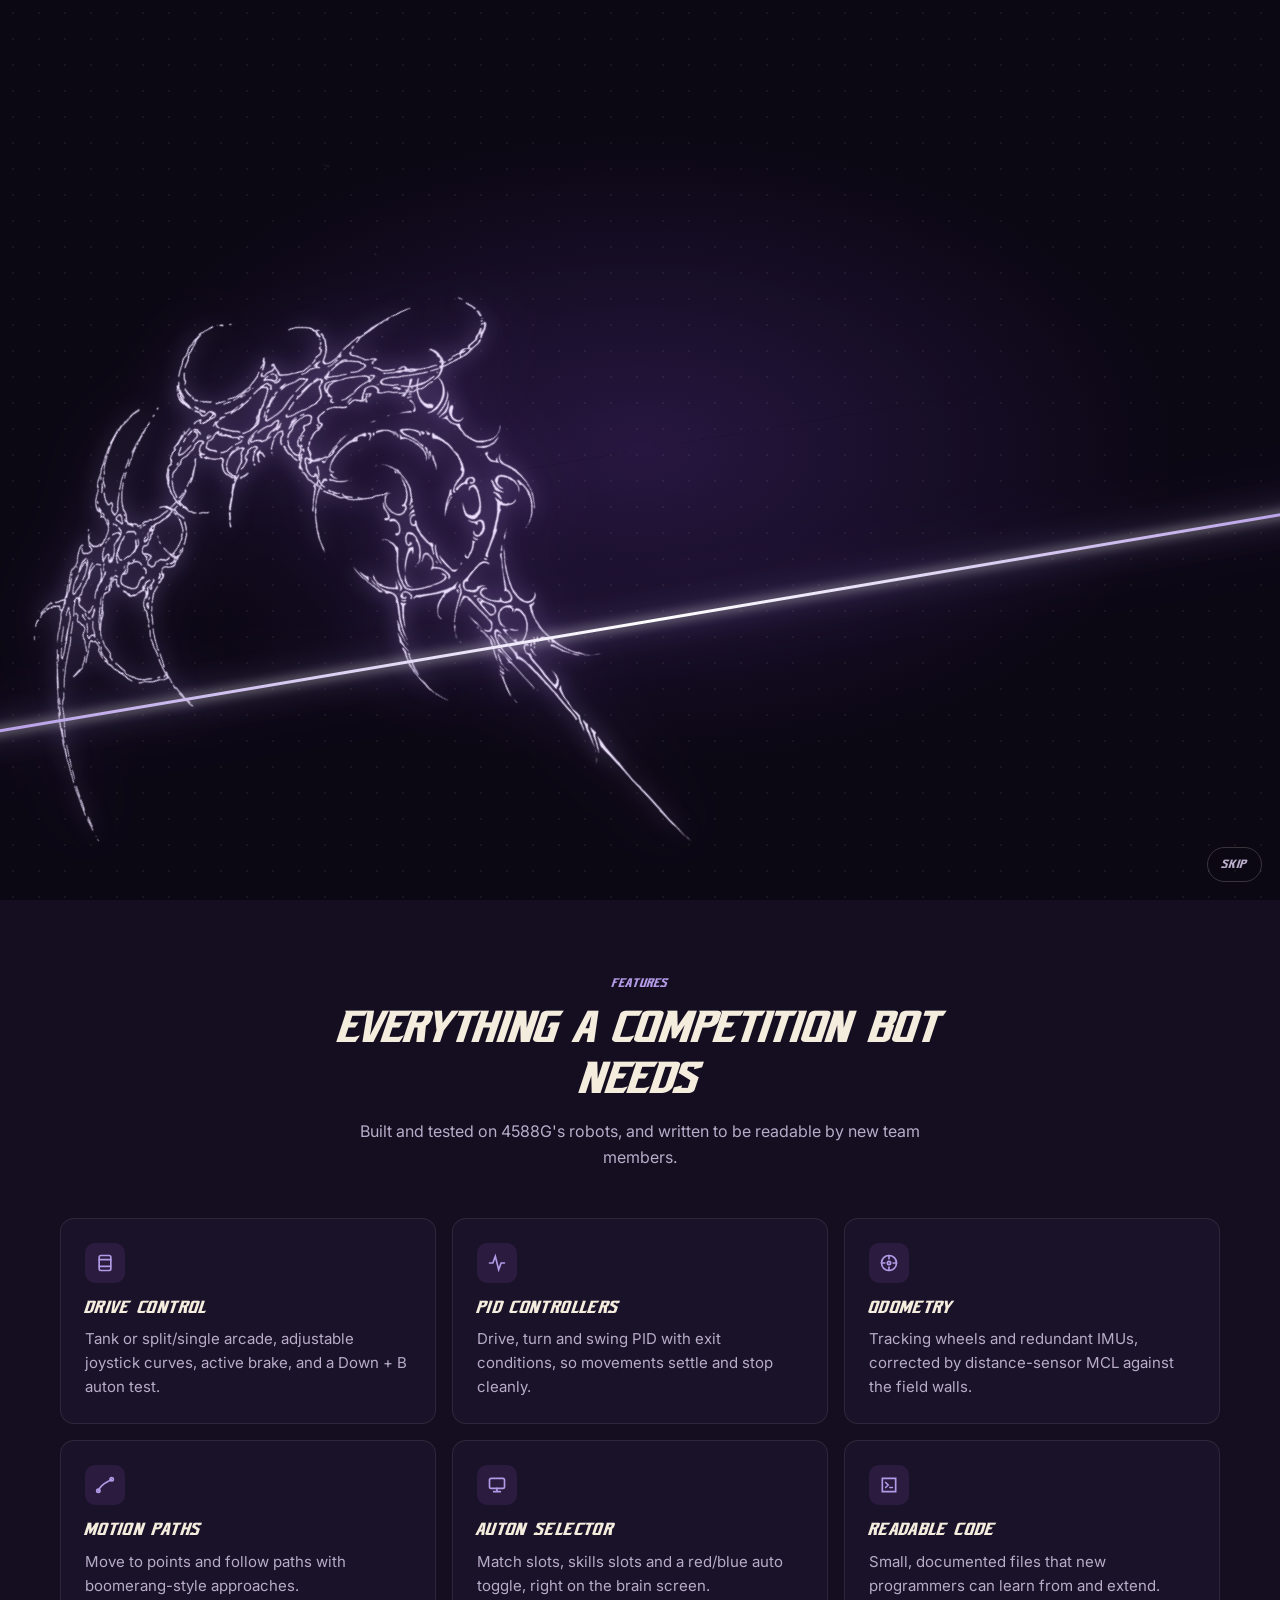
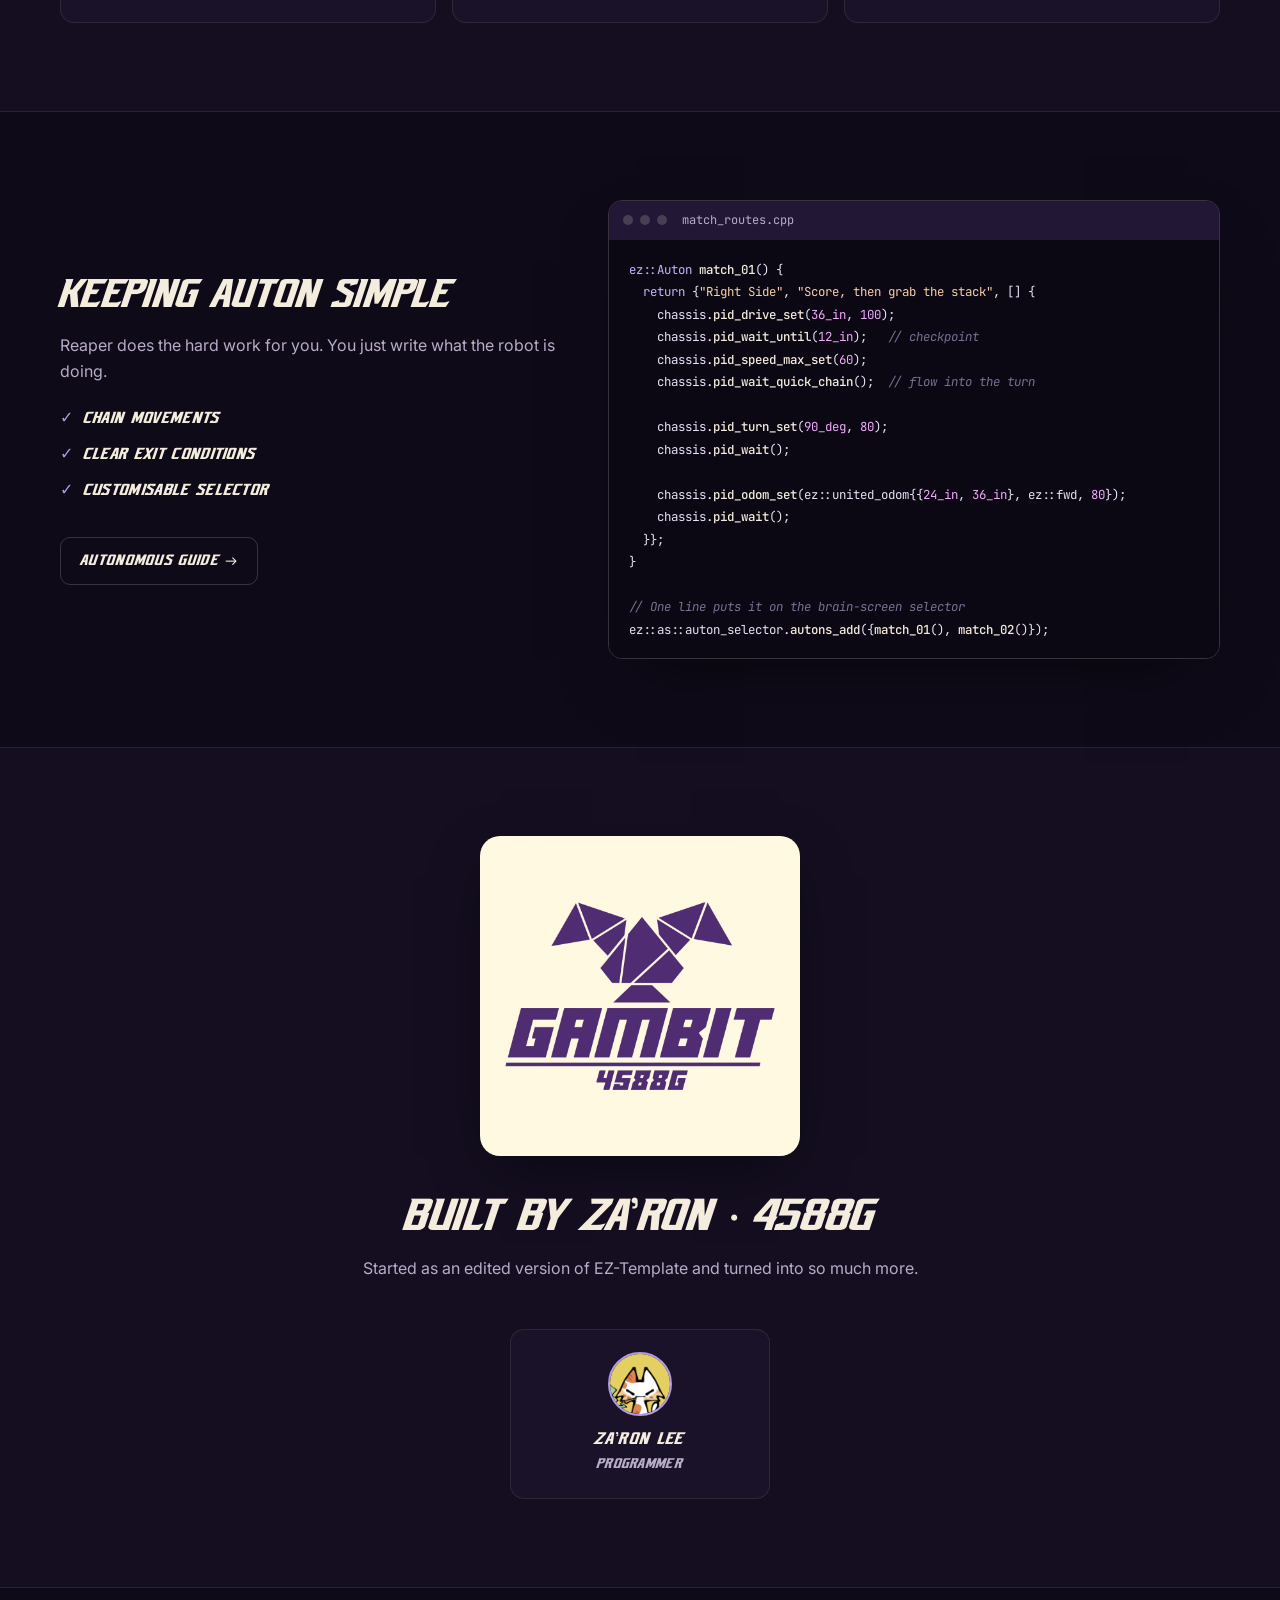
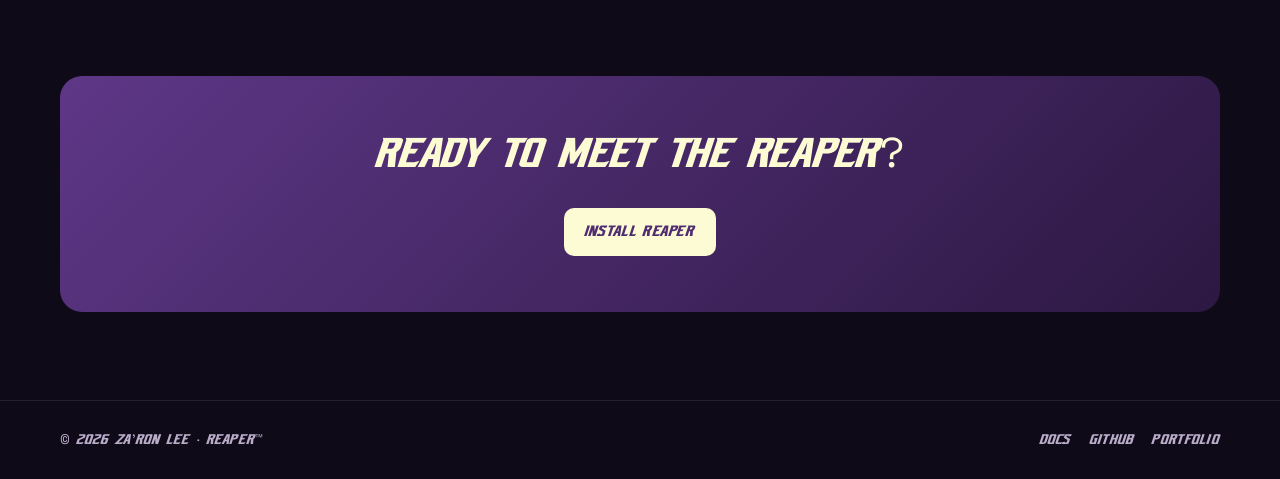
==== commit 77e6a648: "Animated header pull-down; Reaper footer credits Za'Ron Lee Co-Authored-By: Claude Opus 5.5 <noreply" ====
--- a/index.html
+++ b/index.html
@@ -3,7 +3,7 @@
 <head>
   <meta charset="utf-8">
   <meta name="viewport" content="width=device-width, initial-scale=1">
-  <title>Reaper · 4588G Gambit</title>
+  <title>Reaper · Za'Ron Lee</title>
   <meta name="description" content="Reaper: a VEX V5 template with MCL, odometry, autonomous selection and custom driver controls. Built by Za'Ron Lee of 4588G Gambit.">
   <meta name="theme-color" content="#0f0a18">
   <link rel="icon" href="assets/img/reaper-logo.webp" type="image/webp">
@@ -175,7 +175,7 @@
 
   <footer class="r-footer">
     <div class="container">
-      <p>© <span data-year></span> 4588G Gambit · Reaper</p>
+      <p>© <span data-year></span> Za'Ron Lee · Reaper™</p>
       <nav><a href="docs/">Docs</a><a href="https://github.com/" target="_blank" rel="noopener">GitHub</a><a href="https://zaronworks.com/">Portfolio</a></nav>
     </div>
   </footer>
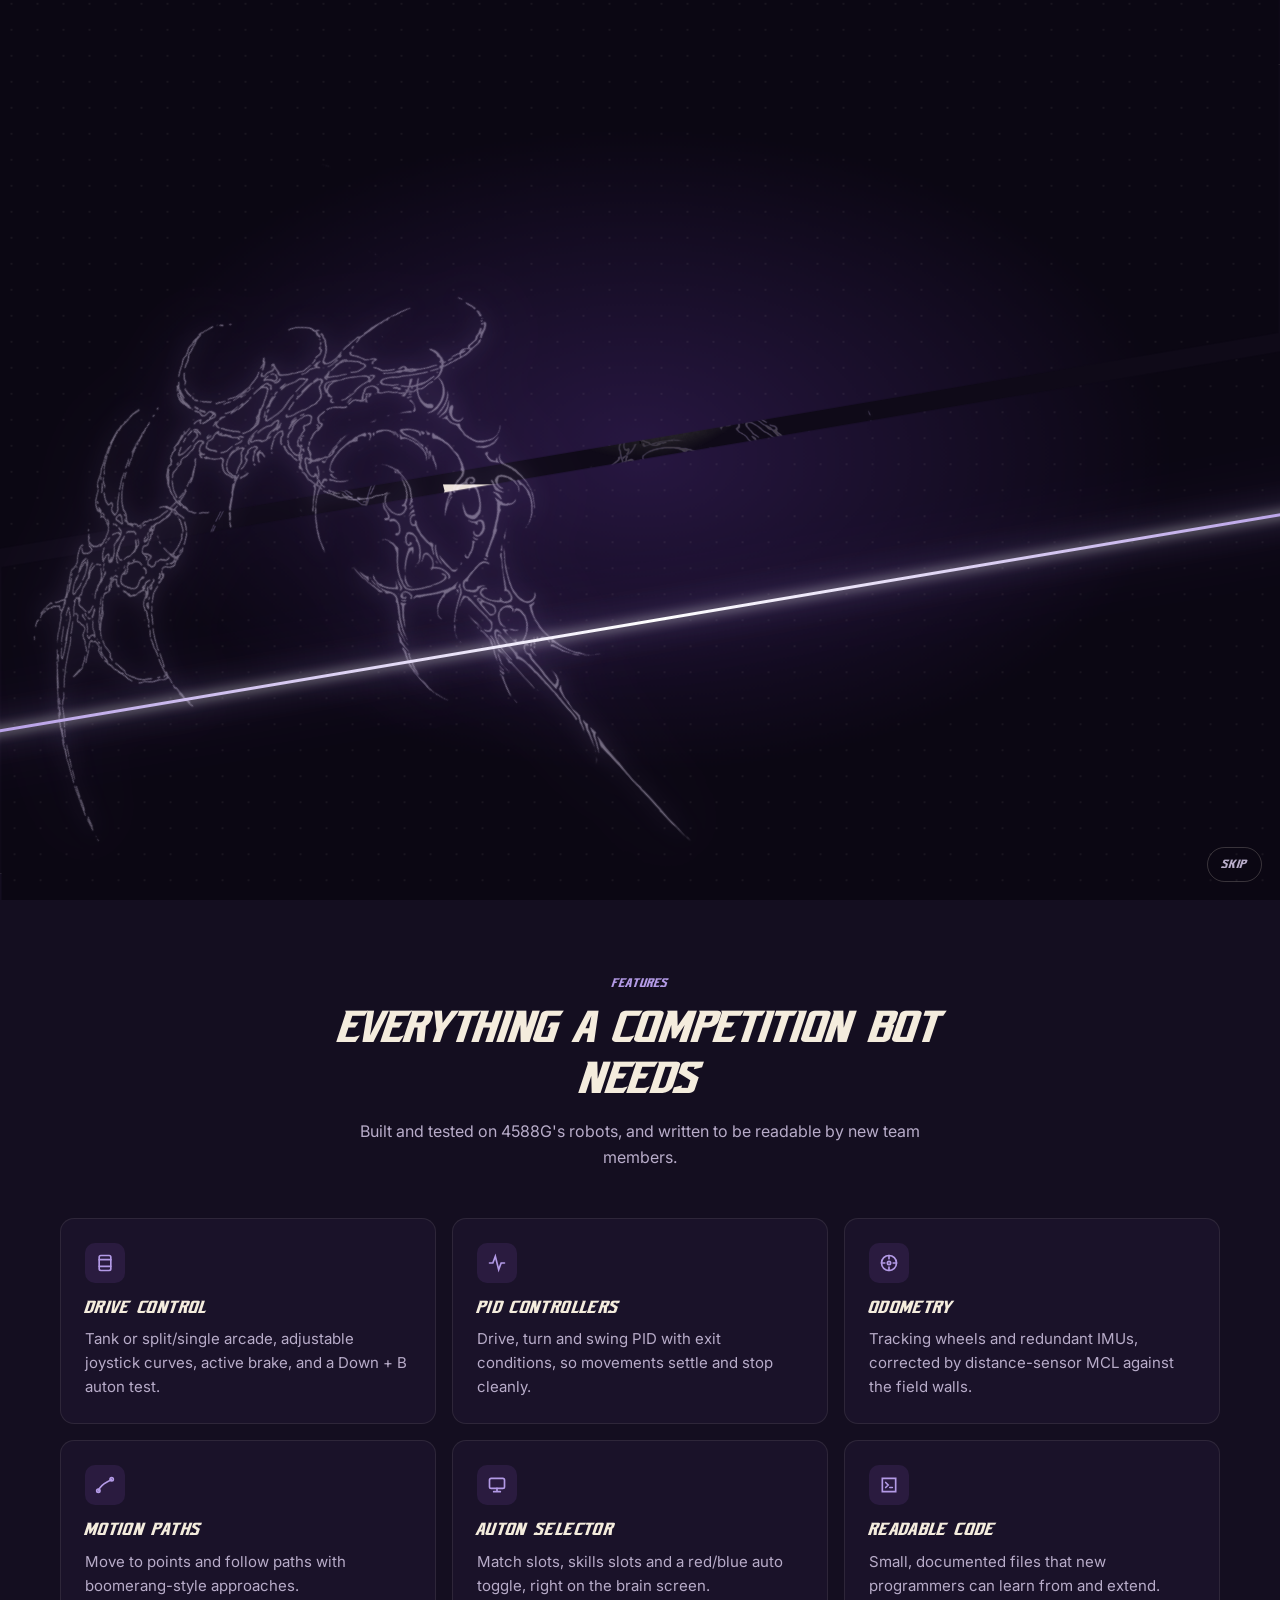
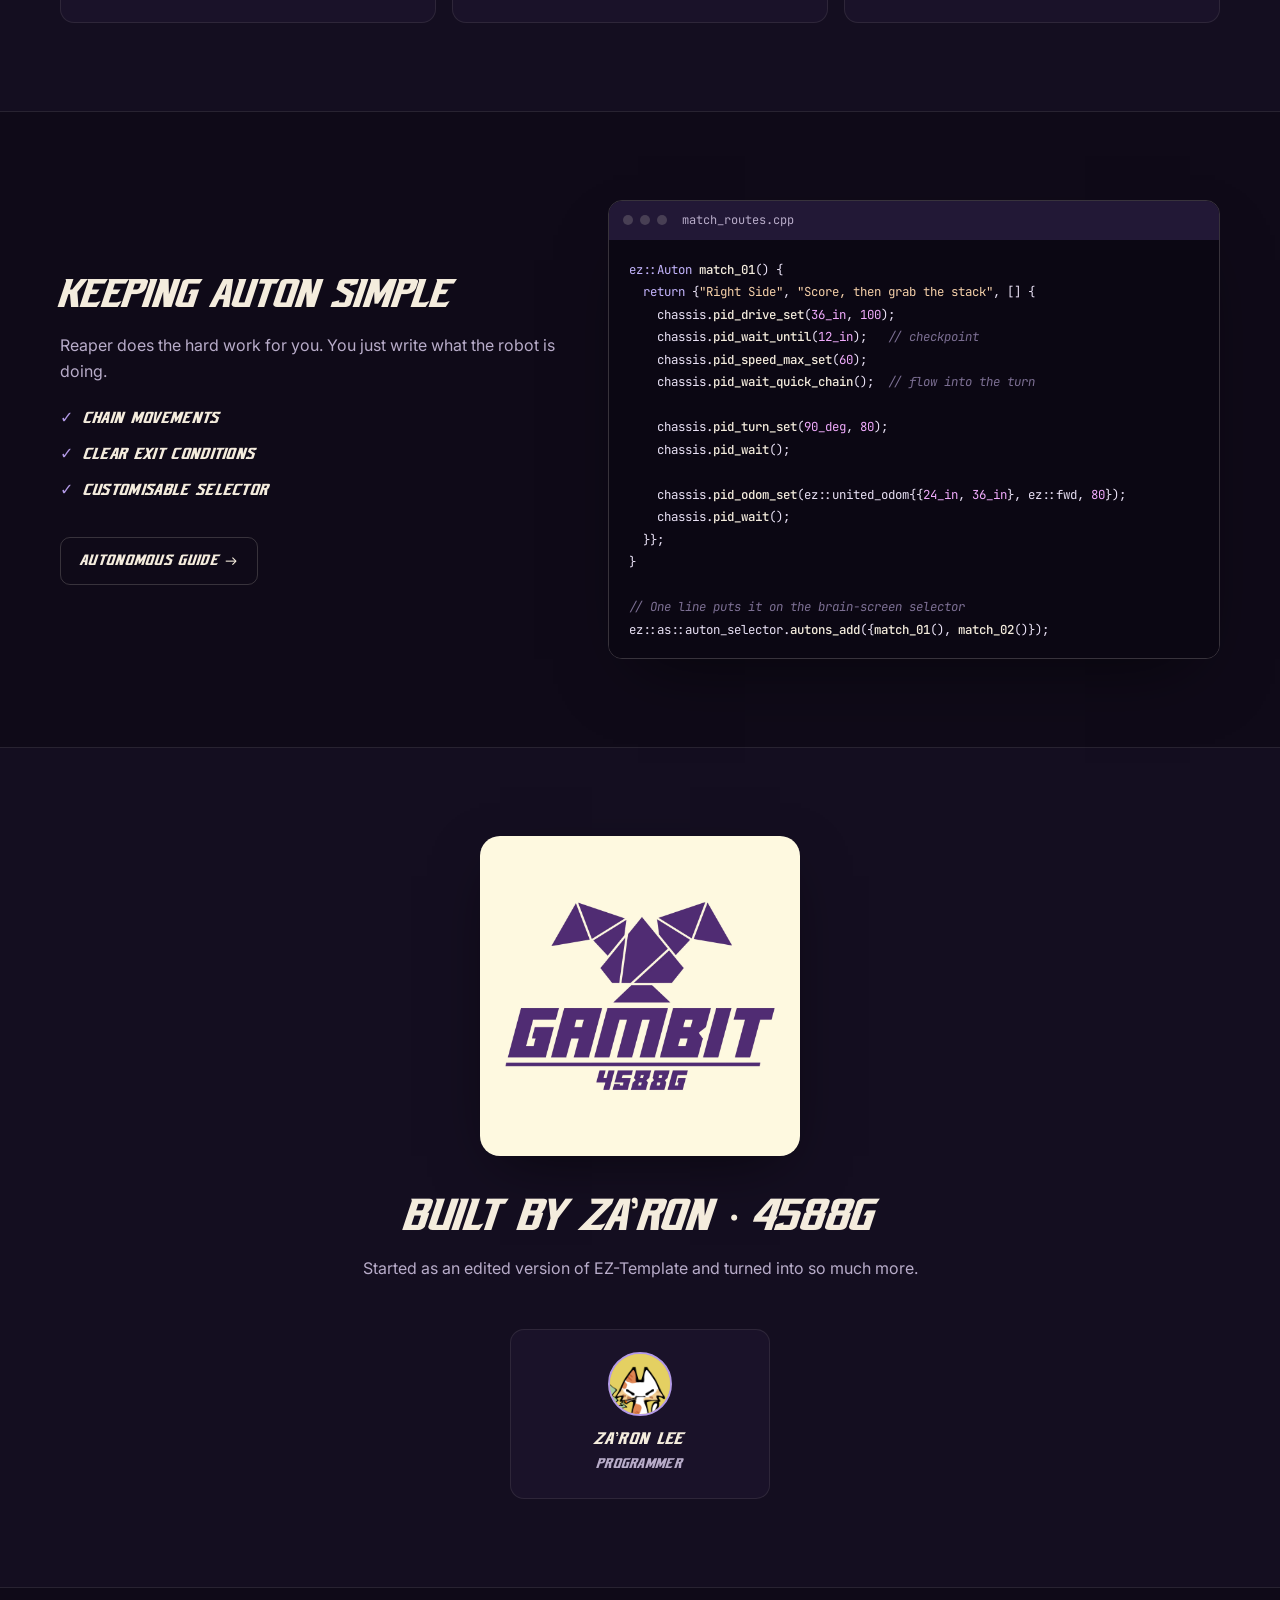
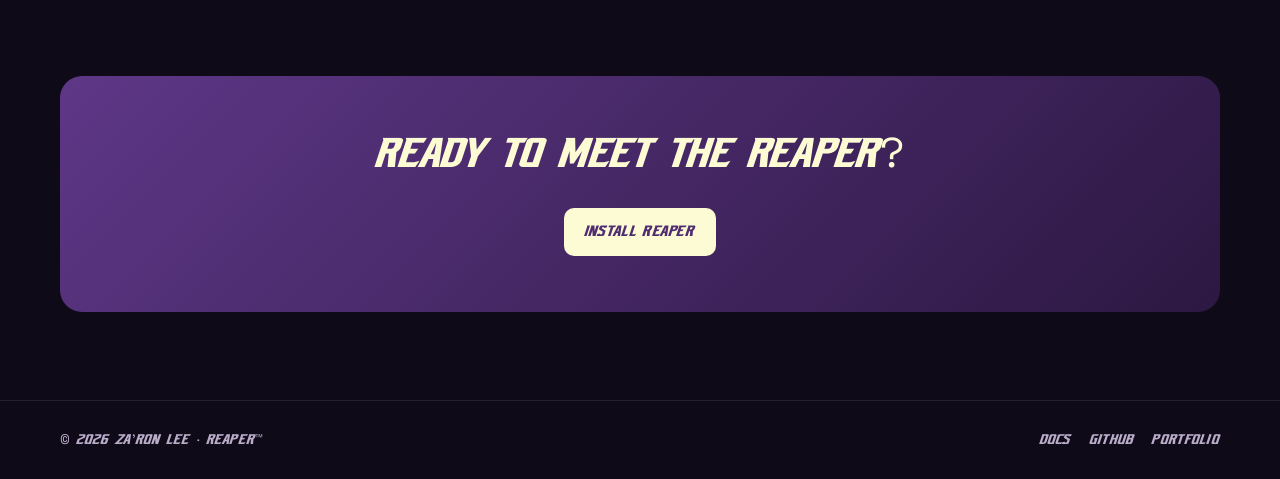
==== commit 1204f4a3: "Use the .online domains Co-Authored-By: Claude Opus 5.5 <noreply@anthropic.com>" ====
--- a/index.html
+++ b/index.html
@@ -29,7 +29,7 @@
         <a href="#team">4588G Gambit</a>
       </nav>
       <div class="r-actions">
-        <a class="icon-btn" href="https://zaronworks.com/" title="Back to Za'Ron's portfolio" aria-label="Back to Za'Ron's portfolio">
+        <a class="icon-btn" href="https://zaronworks.online/" title="Back to Za'Ron's portfolio" aria-label="Back to Za'Ron's portfolio">
           <svg viewBox="0 0 24 24" fill="none" stroke="currentColor" stroke-width="2" stroke-linecap="round" stroke-linejoin="round"><path d="M3 10.5 12 3l9 7.5V21h-6v-6H9v6H3z"/></svg>
         </a>
         <button class="icon-btn theme-toggle" type="button" data-theme-toggle aria-label="Toggle light and dark mode">
@@ -146,12 +146,12 @@
     <section class="r-section r-section-alt" id="team">
       <div class="container">
         <div class="r-head reveal">
-          <a class="team-logo-link" href="https://zaronworks.com/projects/4588g/" aria-label="4588G Gambit team page"><img class="team-logo" src="assets/img/gambit-4588g.webp" alt="4588G Gambit logo"></a>
+          <a class="team-logo-link" href="https://zaronworks.online/projects/4588g/" aria-label="4588G Gambit team page"><img class="team-logo" src="assets/img/gambit-4588g.webp" alt="4588G Gambit logo"></a>
           <h2>Built by Za'Ron · 4588G</h2>
           <p>Started as an edited version of EZ-Template and turned into so much more.</p>
         </div>
         <div class="team team-solo">
-          <a class="member reveal" href="https://zaronworks.com/projects/4588g/" aria-label="Za'Ron Lee, 4588G Gambit team page">
+          <a class="member reveal" href="https://zaronworks.online/projects/4588g/" aria-label="Za'Ron Lee, 4588G Gambit team page">
             <img class="avatar avatar-img" src="assets/img/zaron-avatar.png" alt="">
             <h3>Za'Ron Lee</h3>
             <p>Programmer</p>
@@ -176,7 +176,7 @@
   <footer class="r-footer">
     <div class="container">
       <p>© <span data-year></span> Za'Ron Lee · Reaper™</p>
-      <nav><a href="docs/">Docs</a><a href="https://github.com/" target="_blank" rel="noopener">GitHub</a><a href="https://zaronworks.com/">Portfolio</a></nav>
+      <nav><a href="docs/">Docs</a><a href="https://github.com/" target="_blank" rel="noopener">GitHub</a><a href="https://zaronworks.online/">Portfolio</a></nav>
     </div>
   </footer>
 
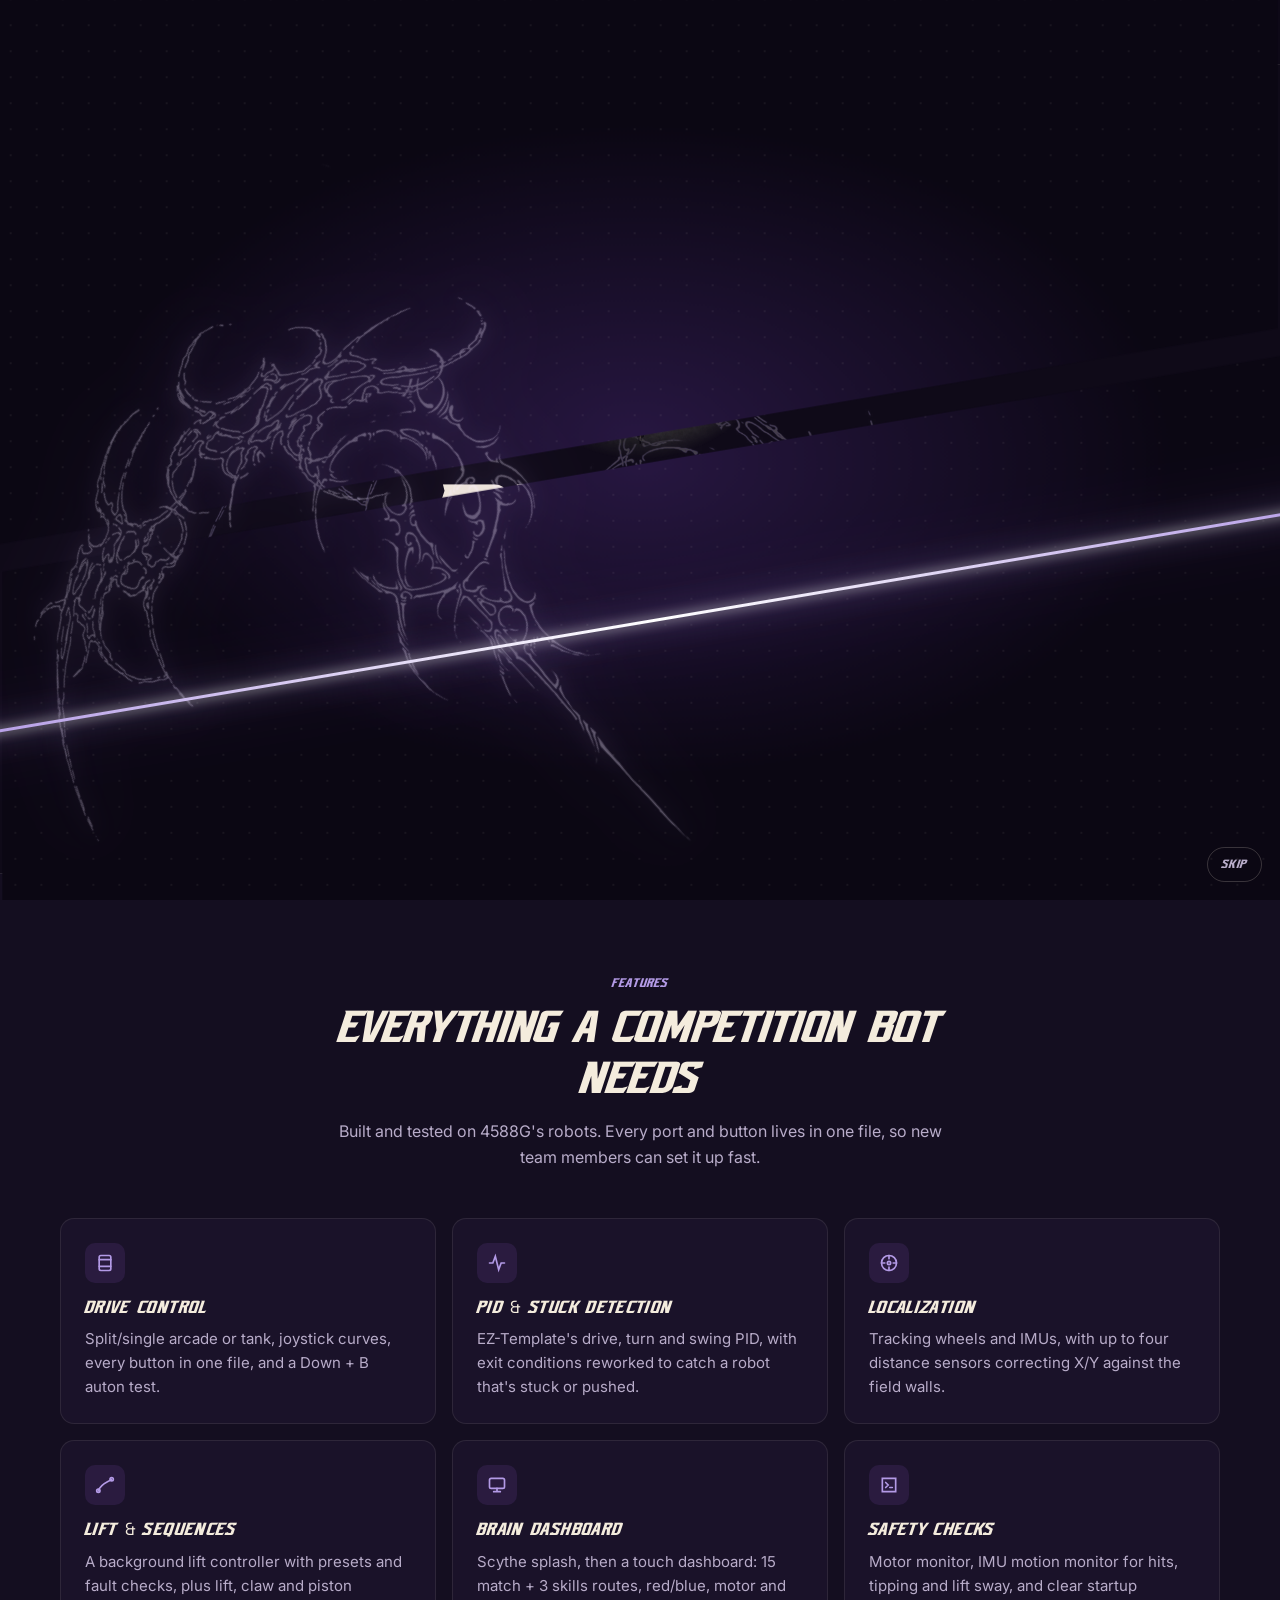
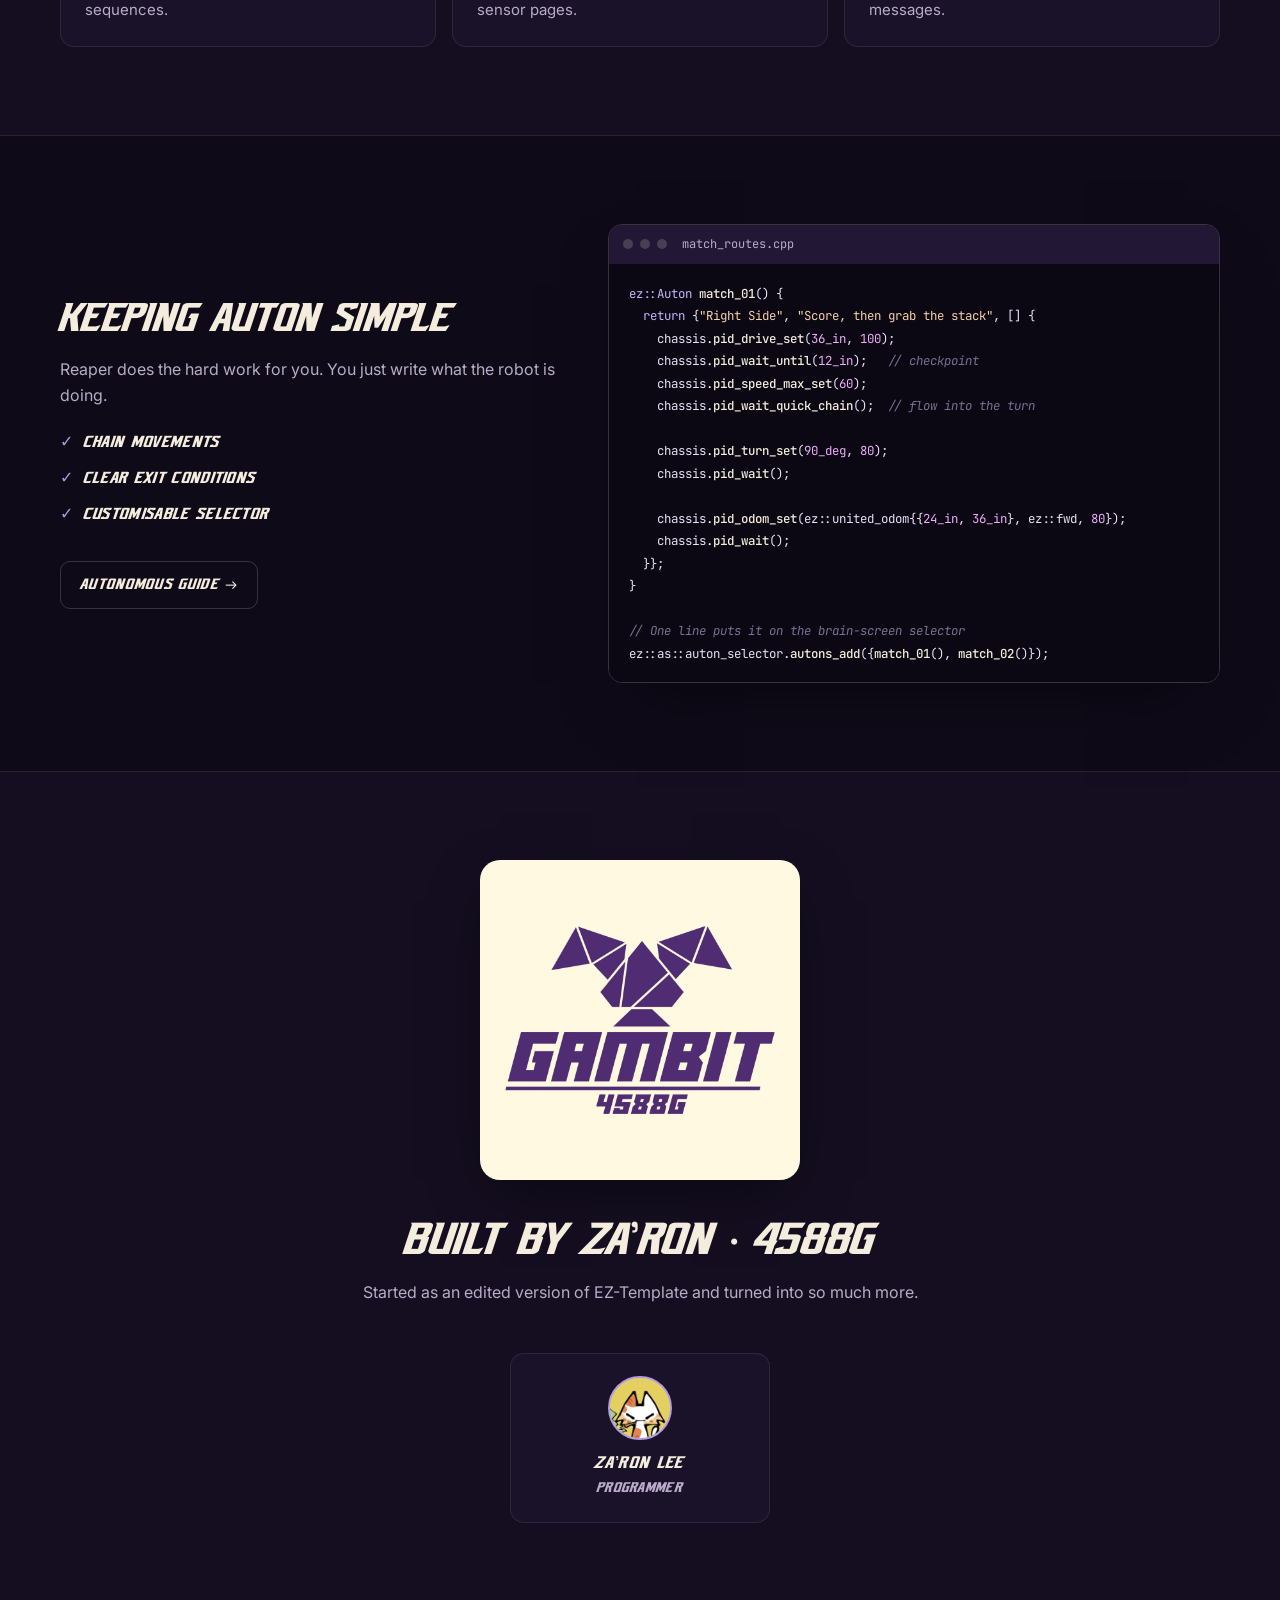
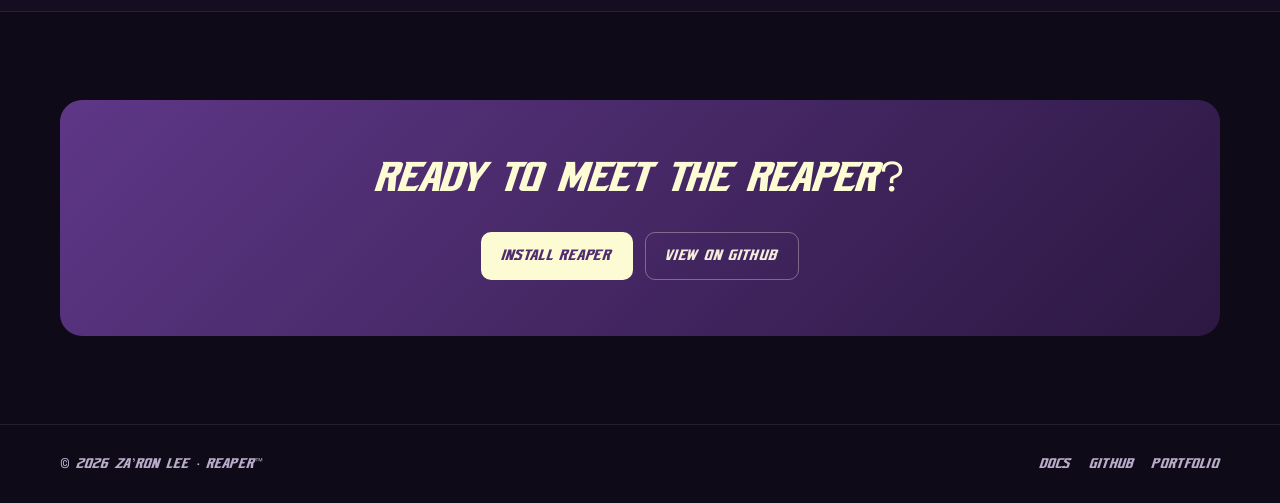
==== commit f261367e: "Rebuild docs from the template's guides; add GitHub download links Co-Authored-By: Claude Opus 5.5 <" ====
--- a/index.html
+++ b/index.html
@@ -57,6 +57,7 @@
         </p>
         <div class="r-hero-cta">
           <a class="r-btn r-btn-primary" href="docs/#installation">Get started</a>
+          <a class="r-btn r-btn-ghost" href="https://github.com/okimzaron/Reaperlib" target="_blank" rel="noopener">Download on GitHub</a>
         </div>
       </div>
     </section>
@@ -67,38 +68,38 @@
         <div class="r-head reveal">
           <p class="kicker">Features</p>
           <h2>Everything a competition bot needs</h2>
-          <p>Built and tested on 4588G's robots, and written to be readable by new team members.</p>
+          <p>Built and tested on 4588G's robots. Every port and button lives in one file, so new team members can set it up fast.</p>
         </div>
         <div class="features">
           <article class="feature reveal">
             <div class="feature-icon"><svg viewBox="0 0 24 24" fill="none" stroke="currentColor" stroke-width="2" stroke-linecap="round"><rect x="5" y="3" width="14" height="18" rx="2"/><path d="M5 8h14M5 16h14"/></svg></div>
             <h3>Drive control</h3>
-            <p>Tank or split/single arcade, adjustable joystick curves, active brake, and a Down + B auton test.</p>
+            <p>Split/single arcade or tank, joystick curves, every button in one file, and a Down + B auton test.</p>
           </article>
           <article class="feature reveal">
             <div class="feature-icon"><svg viewBox="0 0 24 24" fill="none" stroke="currentColor" stroke-width="2" stroke-linecap="round"><path d="M3 12h4l3-8 4 16 3-8h4"/></svg></div>
-            <h3>PID controllers</h3>
-            <p>Drive, turn and swing PID with exit conditions, so movements settle and stop cleanly.</p>
+            <h3>PID & stuck detection</h3>
+            <p>EZ-Template's drive, turn and swing PID, with exit conditions reworked to catch a robot that's stuck or pushed.</p>
           </article>
           <article class="feature reveal">
             <div class="feature-icon"><svg viewBox="0 0 24 24" fill="none" stroke="currentColor" stroke-width="2" stroke-linecap="round"><circle cx="12" cy="12" r="9"/><path d="M12 3v4M12 17v4M3 12h4M17 12h4"/><circle cx="12" cy="12" r="2"/></svg></div>
-            <h3>Odometry</h3>
-            <p>Tracking wheels and redundant IMUs, corrected by distance-sensor MCL against the field walls.</p>
+            <h3>Localization</h3>
+            <p>Tracking wheels and IMUs, with up to four distance sensors correcting X/Y against the field walls.</p>
           </article>
           <article class="feature reveal">
             <div class="feature-icon"><svg viewBox="0 0 24 24" fill="none" stroke="currentColor" stroke-width="2" stroke-linecap="round"><path d="M4 19c4-10 12-10 16-14"/><circle cx="4" cy="19" r="2"/><circle cx="20" cy="5" r="2"/></svg></div>
-            <h3>Motion paths</h3>
-            <p>Move to points and follow paths with boomerang-style approaches.</p>
+            <h3>Lift & sequences</h3>
+            <p>A background lift controller with presets and fault checks, plus lift, claw and piston sequences.</p>
           </article>
           <article class="feature reveal">
             <div class="feature-icon"><svg viewBox="0 0 24 24" fill="none" stroke="currentColor" stroke-width="2" stroke-linecap="round"><rect x="3" y="4" width="18" height="12" rx="2"/><path d="M8 20h8M12 16v4"/></svg></div>
-            <h3>Auton selector</h3>
-            <p>Match slots, skills slots and a red/blue auto toggle, right on the brain screen.</p>
+            <h3>Brain dashboard</h3>
+            <p>Scythe splash, then a touch dashboard: 15 match + 3 skills routes, red/blue, motor and sensor pages.</p>
           </article>
           <article class="feature reveal">
             <div class="feature-icon"><svg viewBox="0 0 24 24" fill="none" stroke="currentColor" stroke-width="2" stroke-linecap="round"><path d="M4 4h16v16H4z"/><path d="M8 9l3 3-3 3M13 15h3"/></svg></div>
-            <h3>Readable code</h3>
-            <p>Small, documented files that new programmers can learn from and extend.</p>
+            <h3>Safety checks</h3>
+            <p>Motor monitor, IMU motion monitor for hits, tipping and lift sway, and clear startup messages.</p>
           </article>
         </div>
       </div>
@@ -116,7 +117,7 @@
             <li>Customisable selector</li>
           </ul>
           <div class="r-hero-cta" style="justify-content:flex-start">
-            <a class="r-btn r-btn-ghost" href="docs/#autonomous">Autonomous guide →</a>
+            <a class="r-btn r-btn-ghost" href="docs/#autons">Autonomous guide →</a>
           </div>
         </div>
         <div class="code-window reveal">
@@ -167,6 +168,7 @@
           <h2>Ready to meet the Reaper?</h2>
           <div class="r-hero-cta">
             <a class="r-btn r-btn-primary" href="docs/#installation">Install Reaper</a>
+            <a class="r-btn r-btn-ghost" href="https://github.com/okimzaron/Reaperlib" target="_blank" rel="noopener">View on GitHub</a>
           </div>
         </div>
       </div>
@@ -176,7 +178,7 @@
   <footer class="r-footer">
     <div class="container">
       <p>© <span data-year></span> Za'Ron Lee · Reaper™</p>
-      <nav><a href="docs/">Docs</a><a href="https://github.com/" target="_blank" rel="noopener">GitHub</a><a href="https://zaronworks.online/">Portfolio</a></nav>
+      <nav><a href="docs/">Docs</a><a href="https://github.com/okimzaron/Reaperlib" target="_blank" rel="noopener">GitHub</a><a href="https://zaronworks.online/">Portfolio</a></nav>
     </div>
   </footer>
 
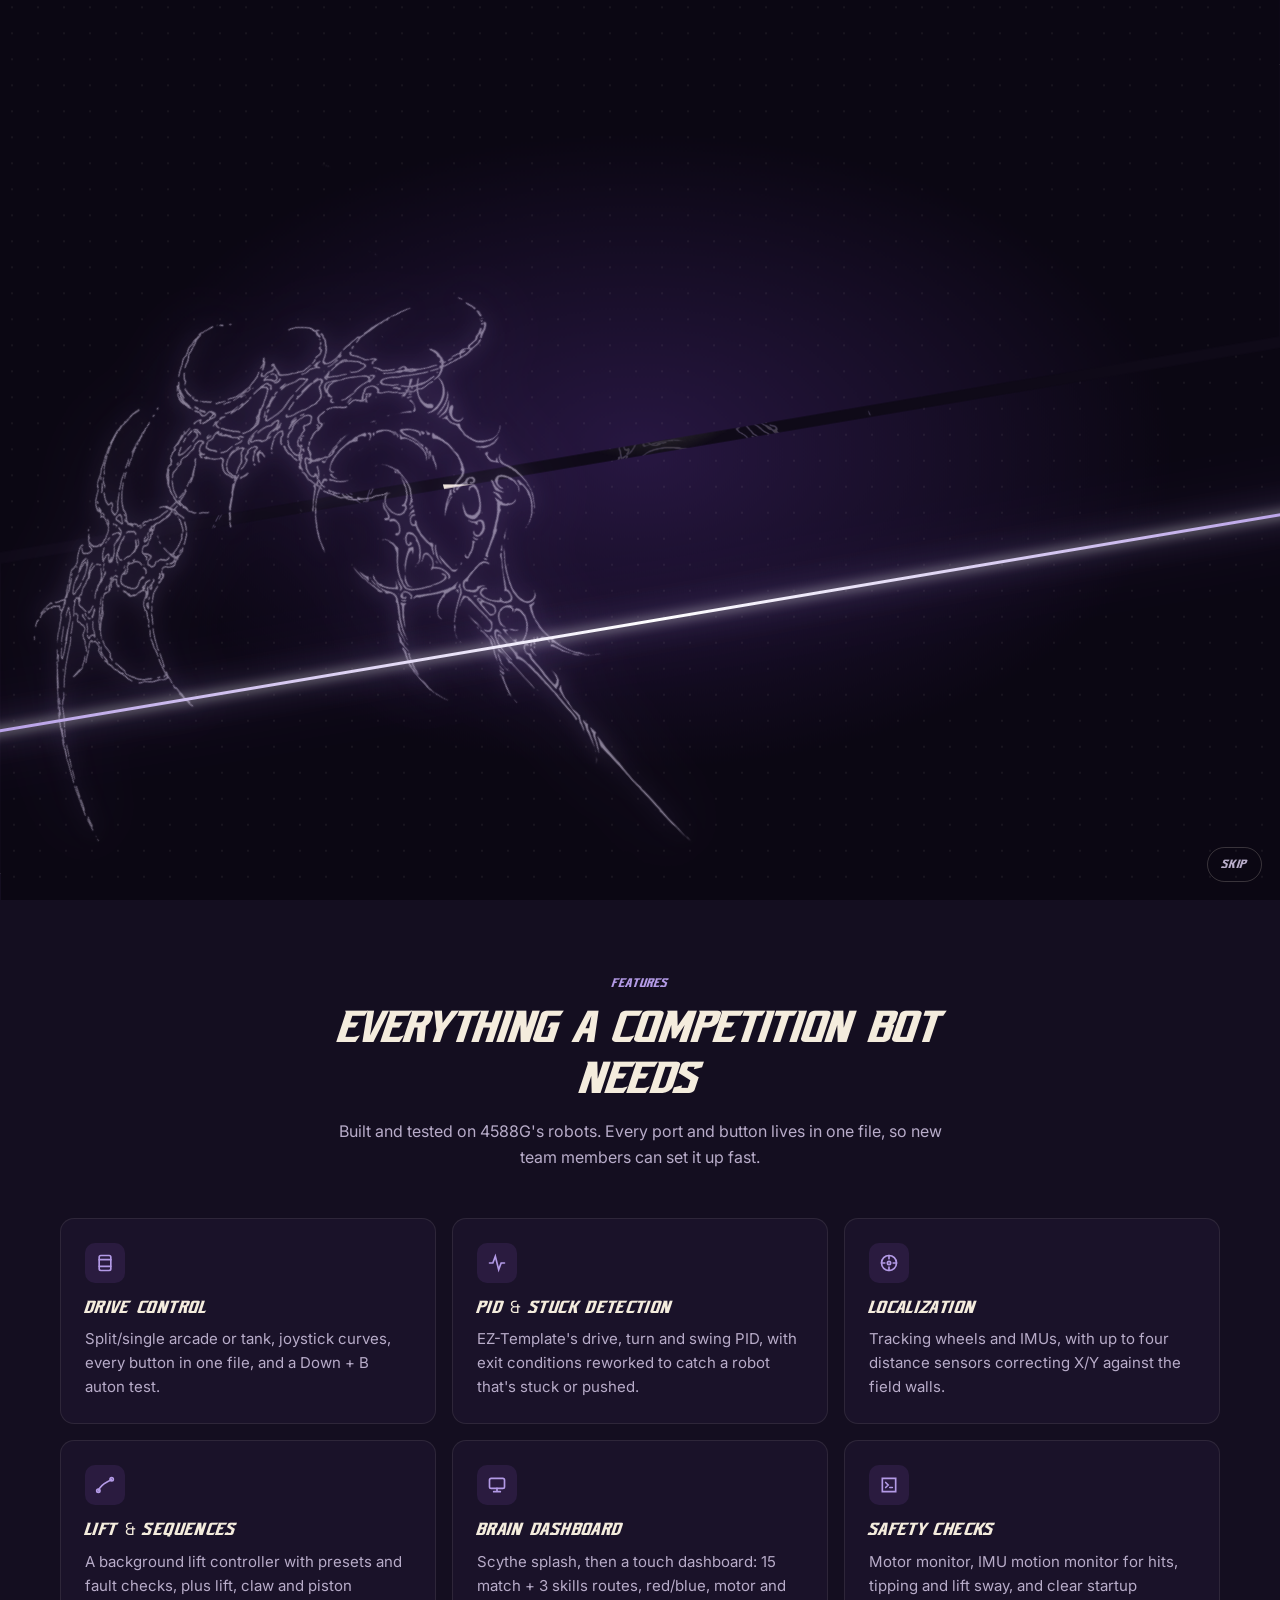
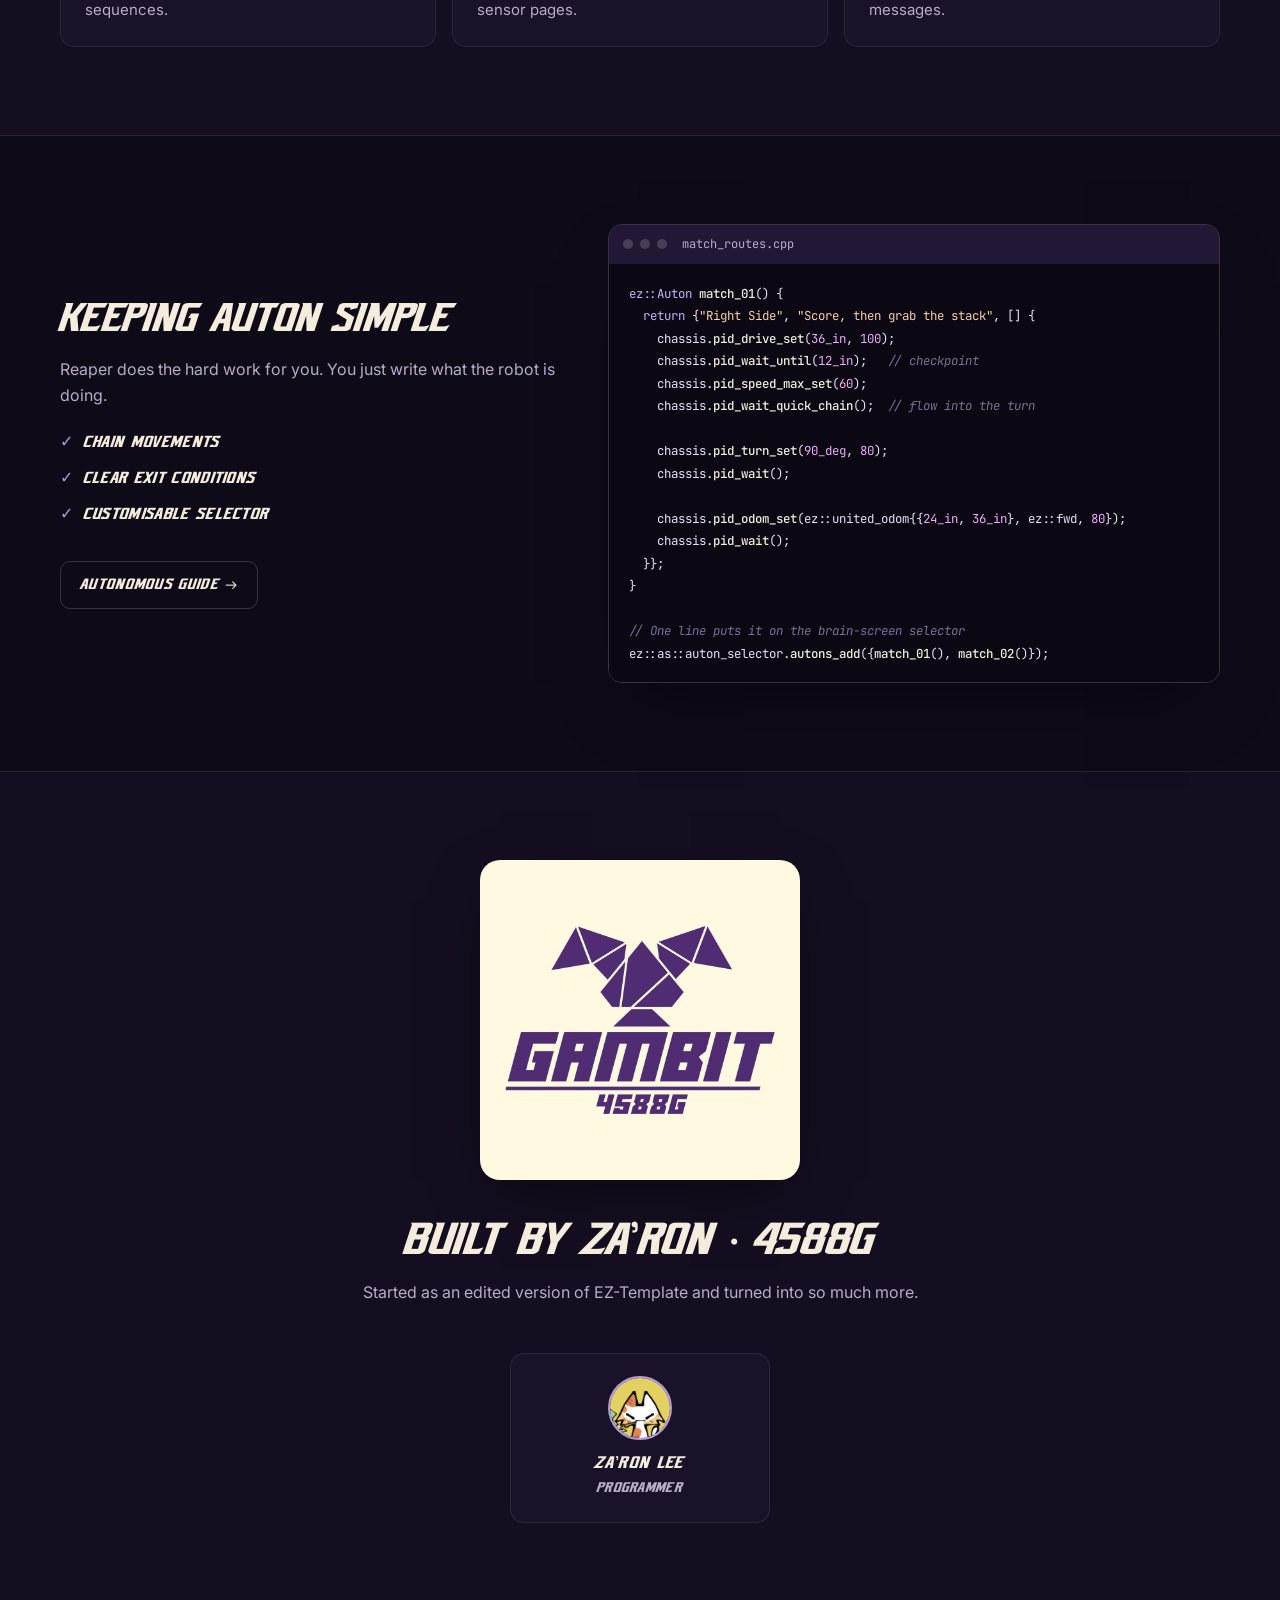
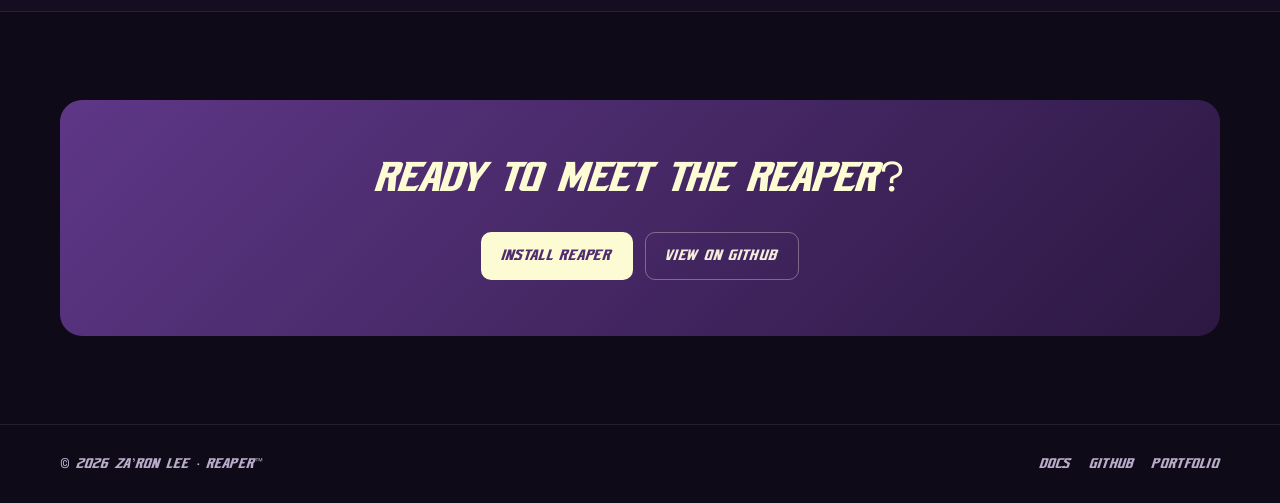
==== commit 785554e0: "Intro plays every visit with an on/off toggle; skip it on section links Co-Authored-By: Claude Opus " ====
--- a/index.html
+++ b/index.html
@@ -7,7 +7,7 @@
   <meta name="description" content="Reaper: a VEX V5 template with MCL, odometry, autonomous selection and custom driver controls. Built by Za'Ron Lee of 4588G Gambit.">
   <meta name="theme-color" content="#0f0a18">
   <link rel="icon" href="assets/img/reaper-logo.webp" type="image/webp">
-  <script>try{var t=localStorage.getItem('reaper-theme');if(t)document.documentElement.setAttribute('data-theme',t);if(!localStorage.getItem('reaper-intro-seen')||/[?&]intro/.test(location.search))document.documentElement.classList.add('r-intro-pending');}catch(e){}</script>
+  <script>try{var t=localStorage.getItem('reaper-theme');if(t)document.documentElement.setAttribute('data-theme',t);if((!localStorage.getItem('reaper-intro-off')&&!location.hash)||/[?&]intro/.test(location.search))document.documentElement.classList.add('r-intro-pending');}catch(e){}</script>
   <link rel="preconnect" href="https://fonts.googleapis.com">
   <link rel="preconnect" href="https://fonts.gstatic.com" crossorigin>
   <link href="https://fonts.googleapis.com/css2?family=Space+Grotesk:wght@500;700&family=Inter:wght@400;500;600&family=JetBrains+Mono:wght@400;500&display=swap" rel="stylesheet">
@@ -32,6 +32,9 @@
         <a class="icon-btn" href="https://zaronworks.online/" title="Back to Za'Ron's portfolio" aria-label="Back to Za'Ron's portfolio">
           <svg viewBox="0 0 24 24" fill="none" stroke="currentColor" stroke-width="2" stroke-linecap="round" stroke-linejoin="round"><path d="M3 10.5 12 3l9 7.5V21h-6v-6H9v6H3z"/></svg>
         </a>
+        <button class="icon-btn intro-toggle" type="button" data-intro-toggle="reaper-intro-off" aria-pressed="true">
+          <svg viewBox="0 0 24 24" fill="none" stroke="currentColor" stroke-width="2" stroke-linecap="round" stroke-linejoin="round"><circle cx="12" cy="12" r="9"/><path d="M10 8.5v7l5.5-3.5z" fill="currentColor"/><path class="intro-slash" d="M4.5 4.5l15 15"/></svg>
+        </button>
         <button class="icon-btn theme-toggle" type="button" data-theme-toggle aria-label="Toggle light and dark mode">
           <svg class="moon" viewBox="0 0 24 24" fill="none" stroke="currentColor" stroke-width="2" stroke-linecap="round"><path d="M21 12.8A9 9 0 1 1 11.2 3a7 7 0 0 0 9.8 9.8z"/></svg>
           <svg class="sun" viewBox="0 0 24 24" fill="none" stroke="currentColor" stroke-width="2" stroke-linecap="round"><circle cx="12" cy="12" r="4"/><path d="M12 2v2M12 20v2M4.9 4.9l1.4 1.4M17.7 17.7l1.4 1.4M2 12h2M20 12h2M4.9 19.1l1.4-1.4M17.7 6.3l1.4-1.4"/></svg>
--- a/reaper.css
+++ b/reaper.css
@@ -401,3 +401,9 @@
 .r-hero h1 { letter-spacing: 0.01em; font-weight: 400; }
 .r-brand small { font-family: var(--font-display); letter-spacing: .04em; }
 .nav-group a { font-size: 14px; }
+
+/* Intro animation on/off */
+.intro-toggle .intro-slash { display: none; }
+.intro-toggle:not(.is-off) { color: var(--accent); border-color: var(--accent); background: var(--accent-soft); }
+.intro-toggle.is-off { color: var(--muted); }
+.intro-toggle.is-off .intro-slash { display: inline; }
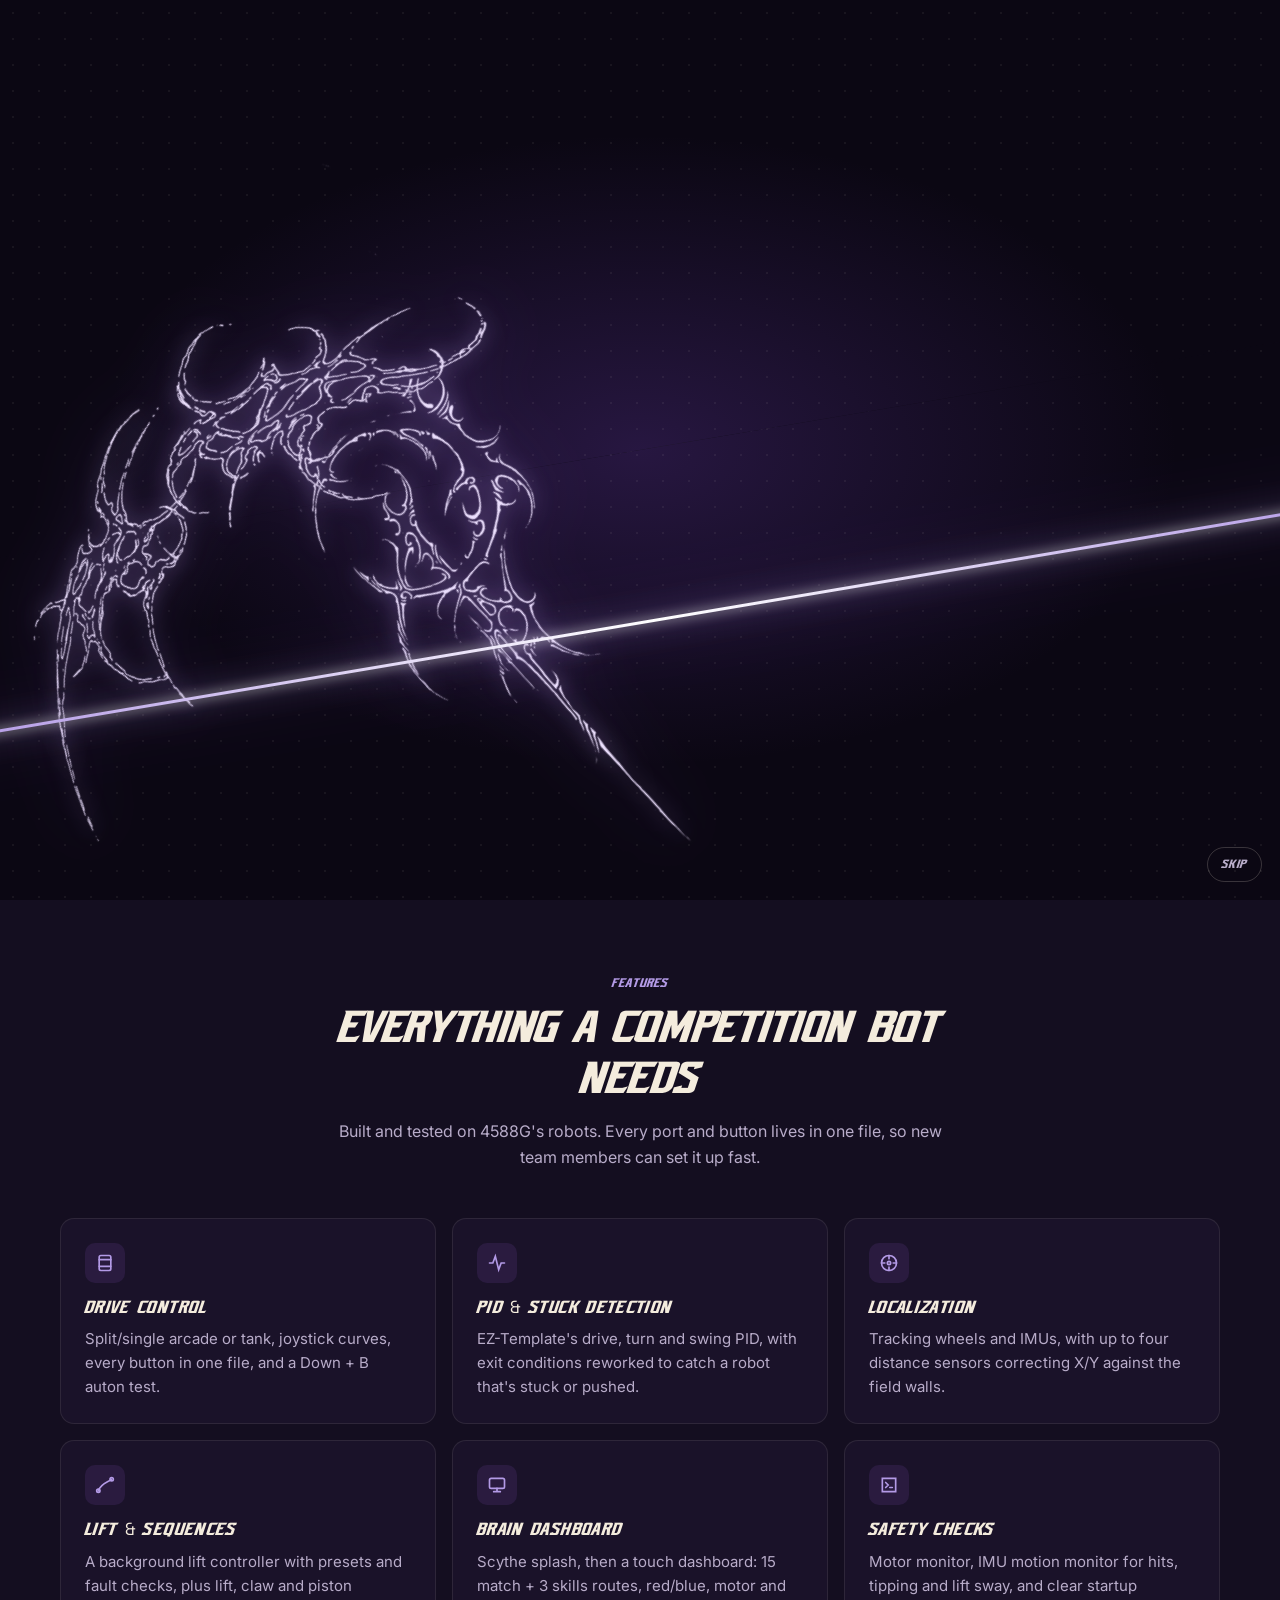
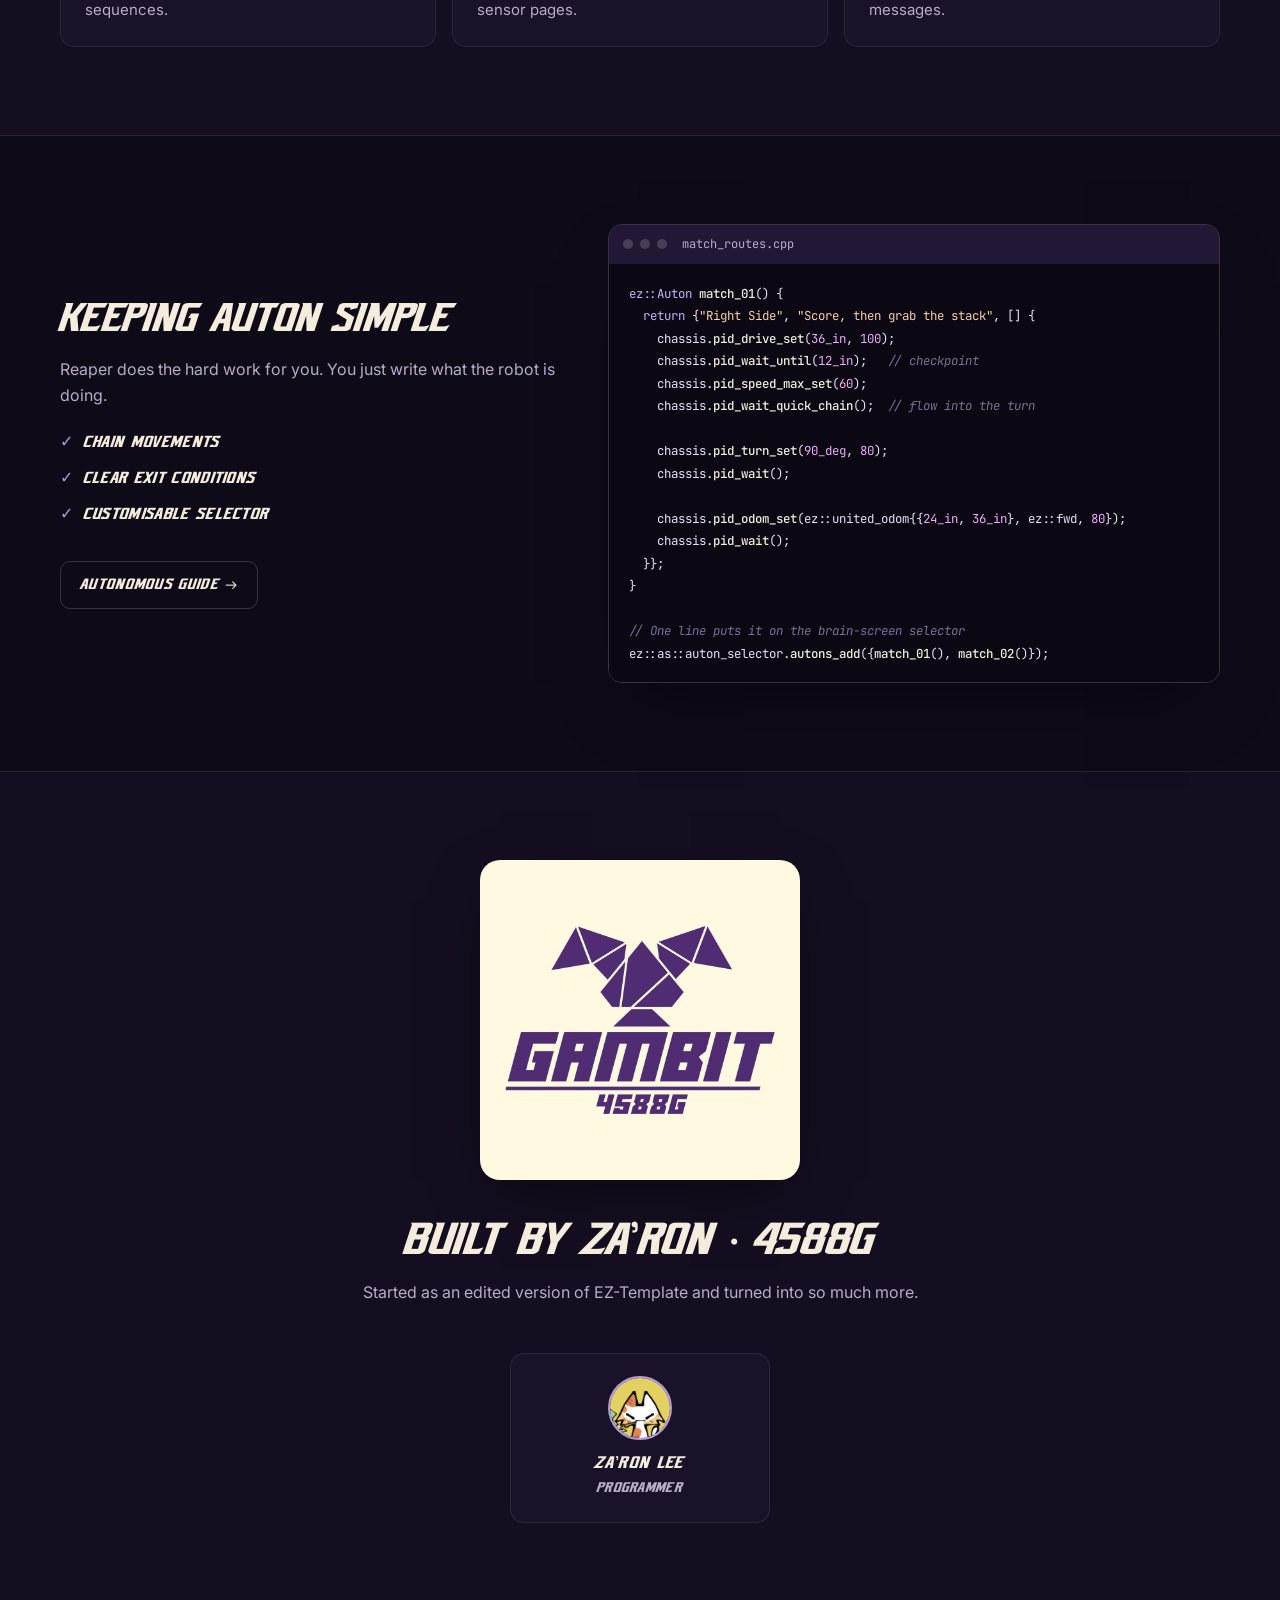
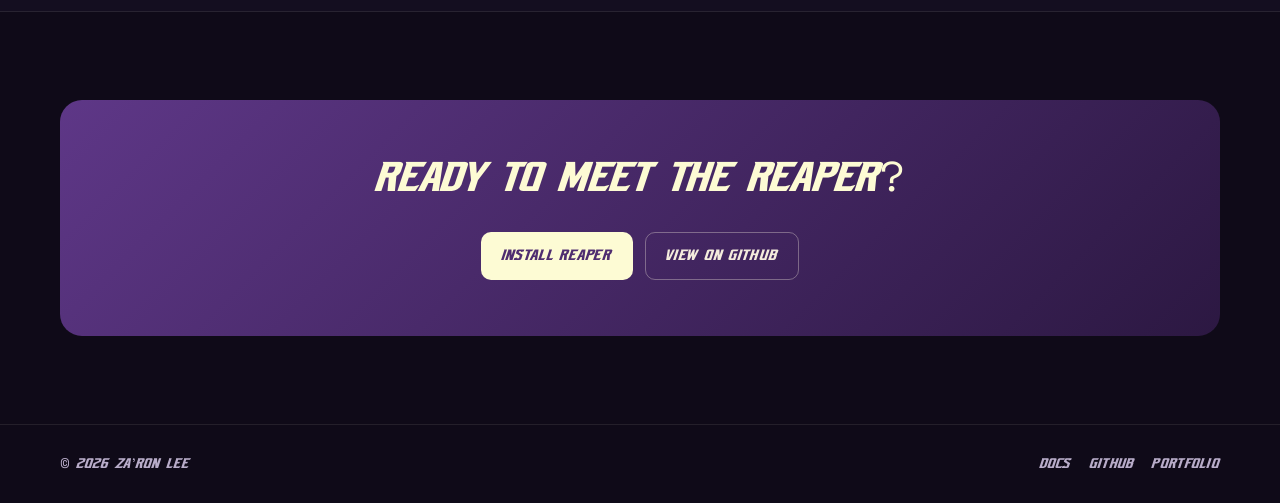
==== commit 23bc0b5c: "Add the Lemon-Aid Alliance page; footer credits Za'Ron Lee only Co-Authored-By: Claude Opus 5.5 <nor" ====
--- a/index.html
+++ b/index.html
@@ -26,6 +26,7 @@
       <nav class="r-links" id="r-links" aria-label="Reaper">
         <a href="#features">Features</a>
         <a href="docs/">Docs</a>
+        <a href="lemon-aid/" class="nav-lemon"><span class="lemon-dot" aria-hidden="true"></span>Lemon-Aid</a>
         <a href="#team">4588G Gambit</a>
       </nav>
       <div class="r-actions">
@@ -180,7 +181,7 @@
 
   <footer class="r-footer">
     <div class="container">
-      <p>© <span data-year></span> Za'Ron Lee · Reaper™</p>
+      <p>© <span data-year></span> Za'Ron Lee</p>
       <nav><a href="docs/">Docs</a><a href="https://github.com/okimzaron/Reaperlib" target="_blank" rel="noopener">GitHub</a><a href="https://zaronworks.online/">Portfolio</a></nav>
     </div>
   </footer>
--- a/reaper.css
+++ b/reaper.css
@@ -407,3 +407,7 @@
 .intro-toggle:not(.is-off) { color: var(--accent); border-color: var(--accent); background: var(--accent-soft); }
 .intro-toggle.is-off { color: var(--muted); }
 .intro-toggle.is-off .intro-slash { display: inline; }
+
+/* Lemon Aid nav link */
+.nav-lemon { display: inline-flex; align-items: center; gap: 7px; }
+.lemon-dot { width: 8px; height: 8px; border-radius: 50%; background: #facc15; box-shadow: 0 0 10px rgba(250, 204, 21, .7); }
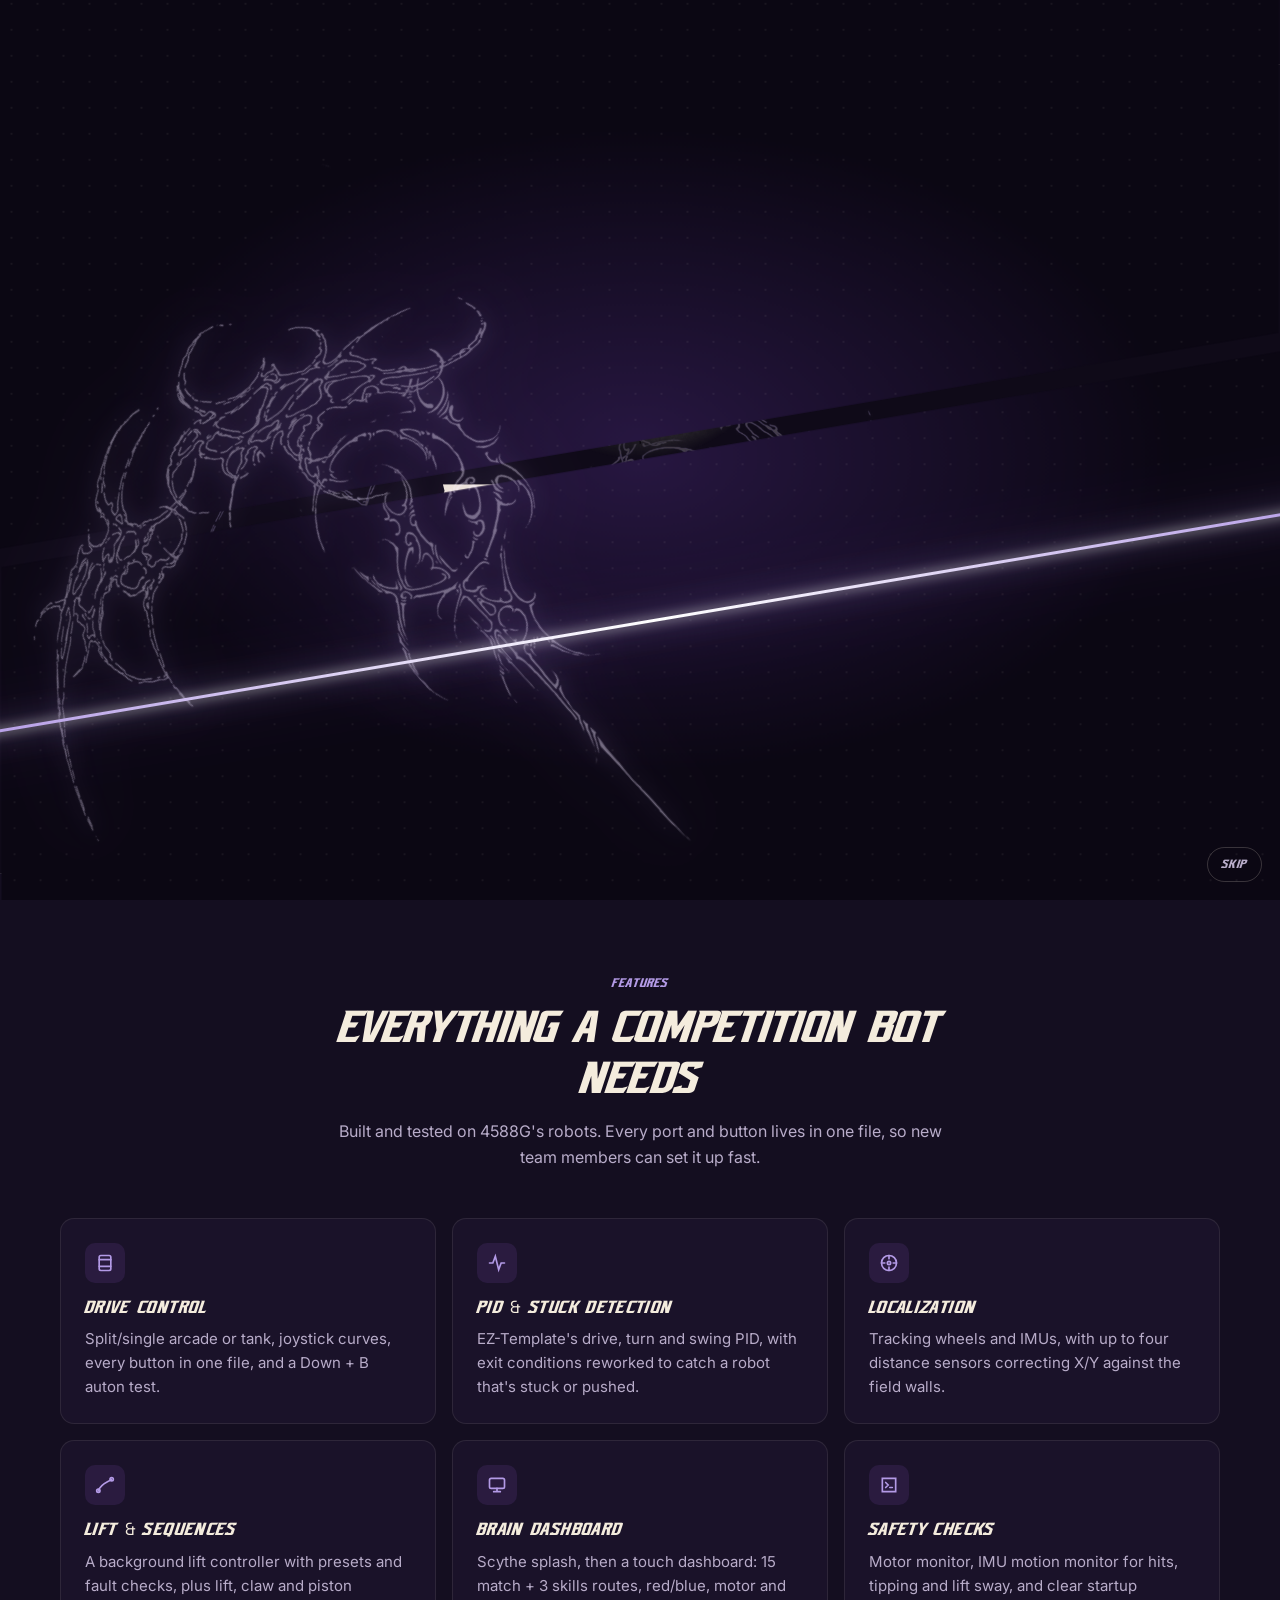
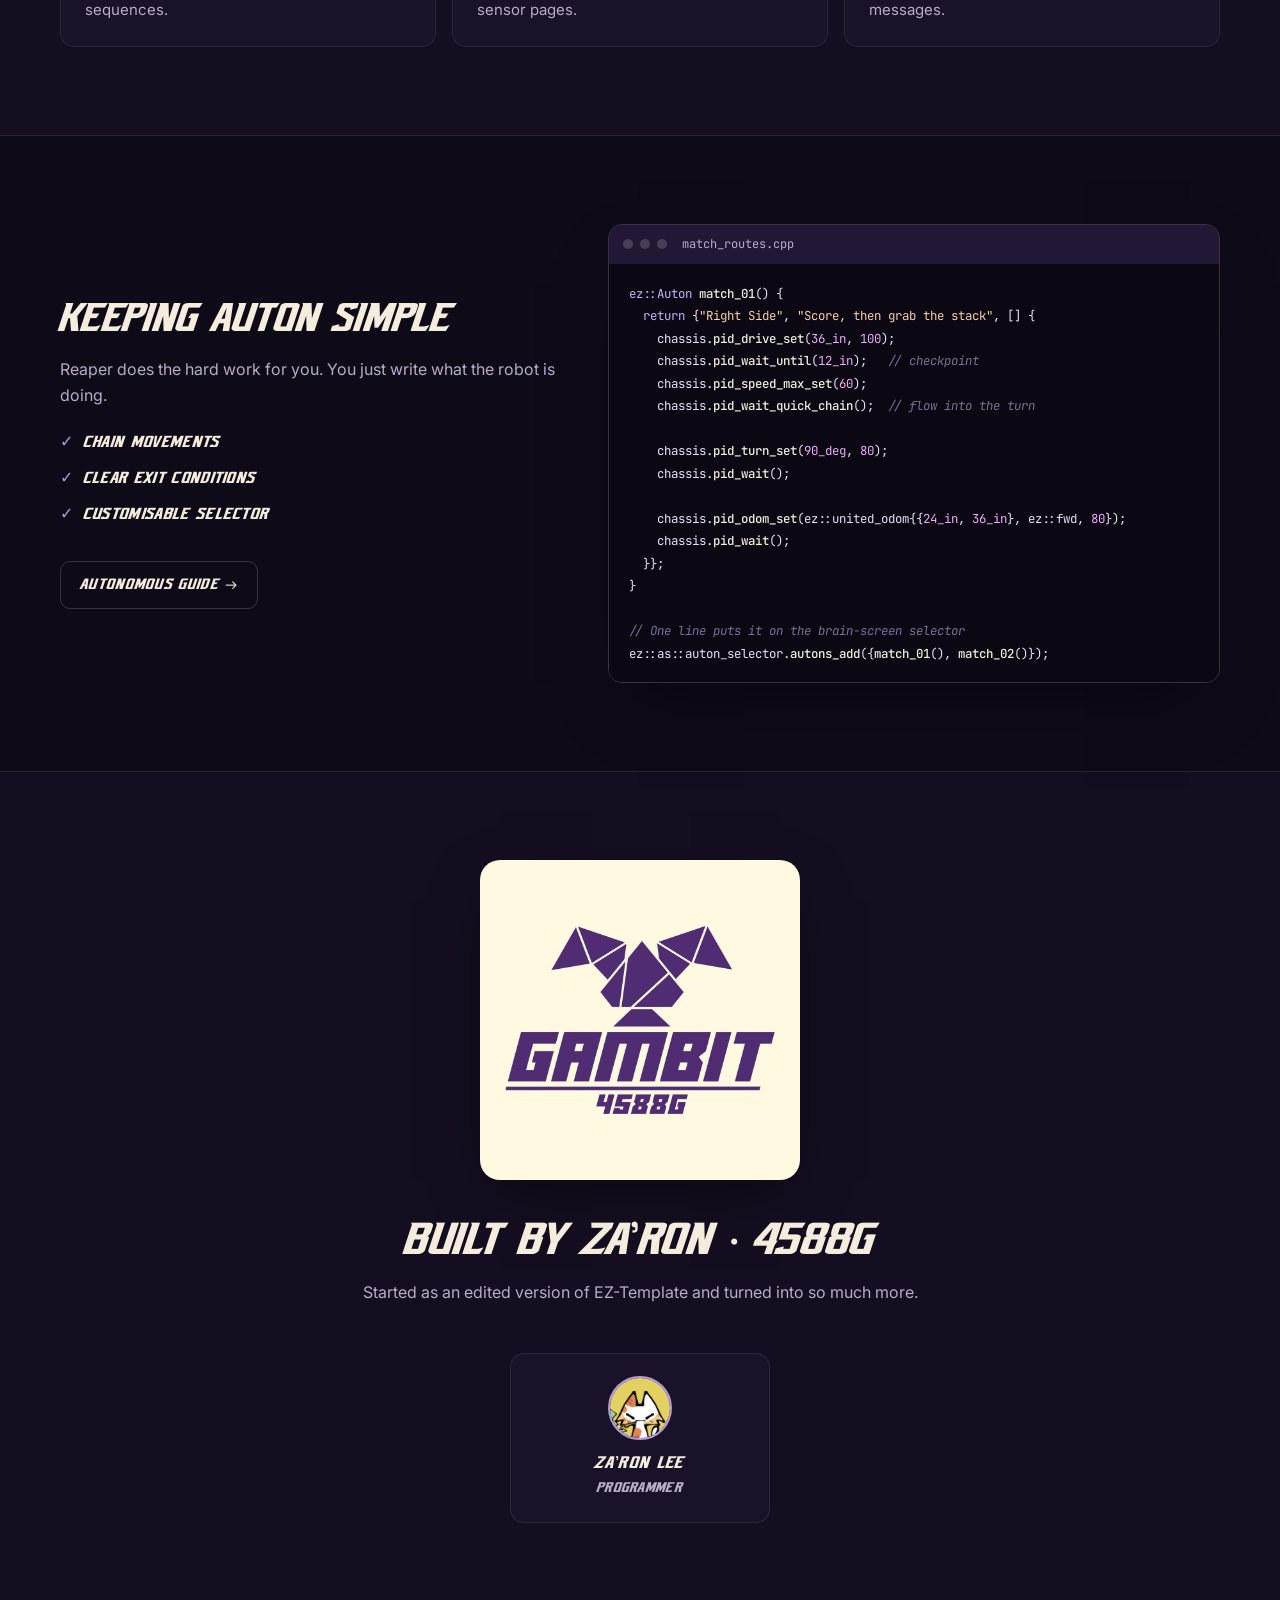
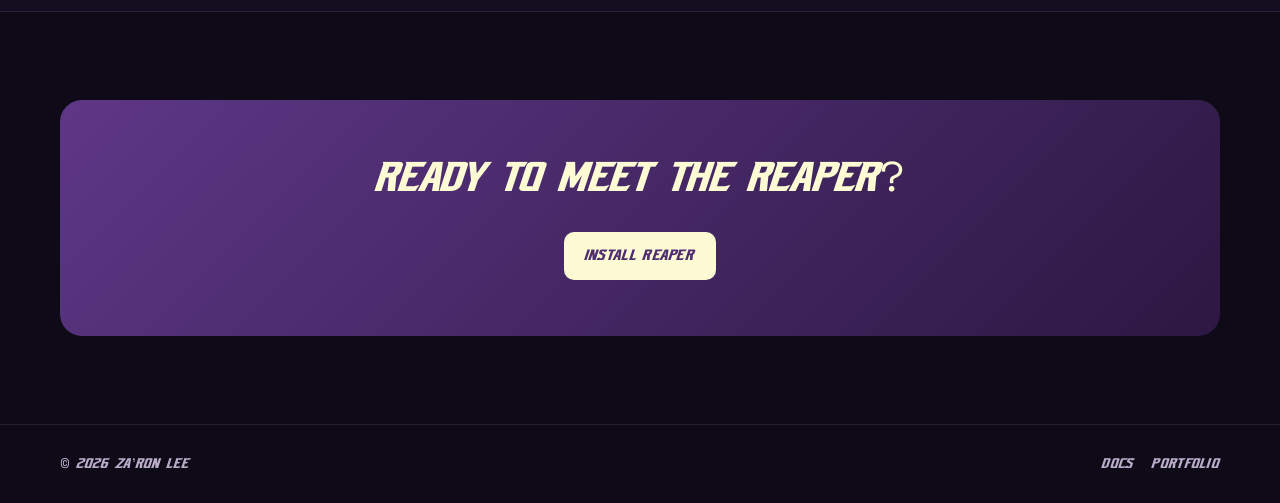
==== commit 1dcbda11: "Hide Reaperlib GitHub links until the layout is finished Co-Authored-By: Claude Opus 5.5 <noreply@an" ====
--- a/index.html
+++ b/index.html
@@ -61,7 +61,6 @@
         </p>
         <div class="r-hero-cta">
           <a class="r-btn r-btn-primary" href="docs/#installation">Get started</a>
-          <a class="r-btn r-btn-ghost" href="https://github.com/okimzaron/Reaperlib" target="_blank" rel="noopener">Download on GitHub</a>
         </div>
       </div>
     </section>
@@ -172,7 +171,6 @@
           <h2>Ready to meet the Reaper?</h2>
           <div class="r-hero-cta">
             <a class="r-btn r-btn-primary" href="docs/#installation">Install Reaper</a>
-            <a class="r-btn r-btn-ghost" href="https://github.com/okimzaron/Reaperlib" target="_blank" rel="noopener">View on GitHub</a>
           </div>
         </div>
       </div>
@@ -182,7 +180,7 @@
   <footer class="r-footer">
     <div class="container">
       <p>© <span data-year></span> Za'Ron Lee</p>
-      <nav><a href="docs/">Docs</a><a href="https://github.com/okimzaron/Reaperlib" target="_blank" rel="noopener">GitHub</a><a href="https://zaronworks.online/">Portfolio</a></nav>
+      <nav><a href="docs/">Docs</a><a href="https://zaronworks.online/">Portfolio</a></nav>
     </div>
   </footer>
 
